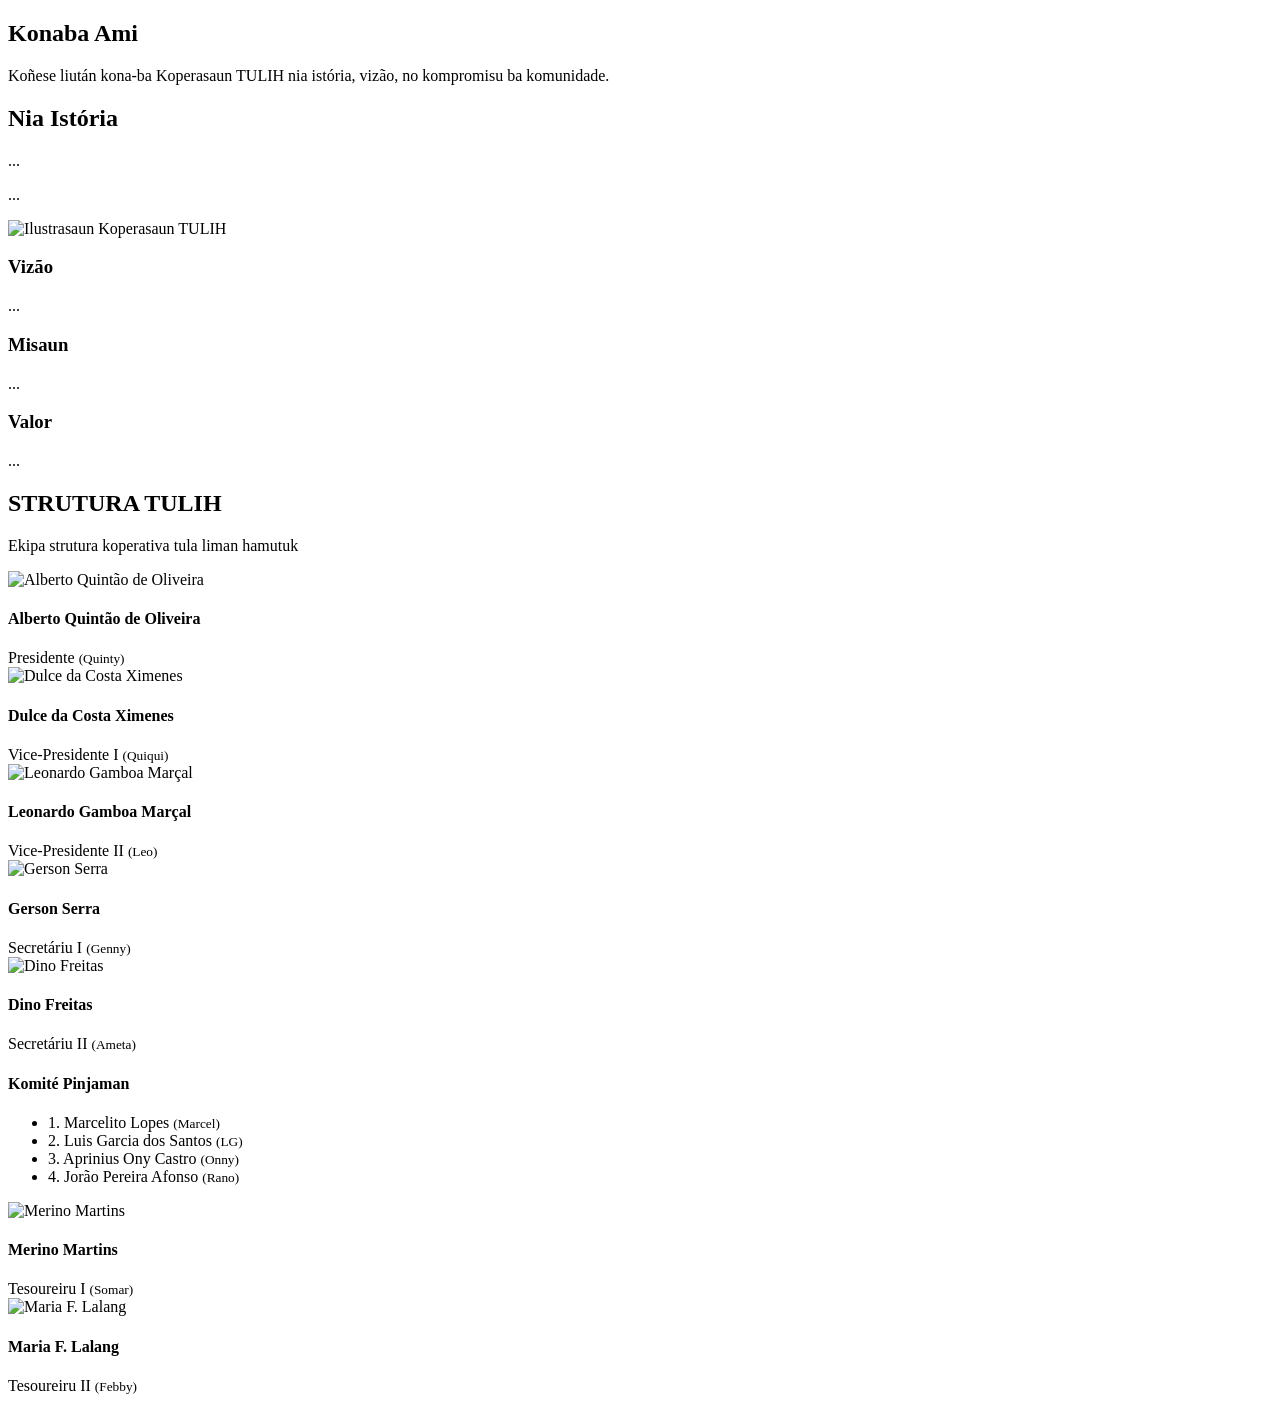
==== ab0ut.html @ 78cb3bf4 "upload file html" ====
<!DOCTYPE html>
<html lang="tet">
 <head>
    <meta charset="UTF-8" />
    <meta name="viewport" content="width=device-width, initial-scale=1.0" />
    <title>Konaba Ami - Koperativa TULIH</title>
    <link rel="stylesheet" href="assets/fontawesome/css/all.min.css" />
    <link rel="stylesheet" href="assets/css/style.css" />
    <link rel="stylesheet" href="assets/css/ab0ut.css" />
    <link rel="stylesheet" href="assets/css/k0nt2kt0.css" />
</head>
<body>

    <!-- TEMPAT HEADER -->
    <div id="header-placeholder"></div>

    <!-- ===== KONTEN UTAMA ABOUT ===== -->
    <main class="about-page">
    <section class="about-hero">
        <div class="about-hero-content">
            <h1>Konaba Ami</h1>
            <p>Koñese liután kona-ba Koperasaun TULIH nia istória, vizão, no kompromisu ba komunidade.</p>
        </div>
    </section>

    <section class="about-story container">
        <div class="about-grid">
            <div class="about-text">
                <h2>Nia Istória</h2>
                <p>...</p>
                <p>...</p>
            </div>
            <div class="about-image">
                <img src="assets/img/about-illustration.jpg" alt="Ilustrasaun Koperasaun TULIH" />
            </div>
        </div>
    </section>

    <section class="about-mission-vision container">
        <div class="mv-grid">
            <div class="mv-card">
                <i class="fas fa-bullseye"></i>
                <h3>Vizão</h3>
                <p>...</p>
            </div>
            <div class="mv-card">
                <i class="fas fa-flag"></i>
                <h3>Misaun</h3>
                <p>...</p>
            </div>
            <div class="mv-card">
                <i class="fas fa-handshake"></i>
                <h3>Valor</h3>
                <p>...</p>
            </div>
        </div>
    </section>

    <section class="about-team container">
    <h2>STRUTURA TULIH</h2>
    <p class="team-sub">Ekipa strutura koperativa tula liman hamutuk</p>

    <div class="org-chart">
        
        <!-- LEVEL 1: PRESIDENT -->
        <div class="org-level">
            <div class="org-node">
                <div class="org-card">
                    <img src="assets/img/log0.webp" alt="Alberto Quintão de Oliveira" />
                    <h4>Alberto Quintão de Oliveira</h4>
                    <span>Presidente</span>
                    <small>(Quinty)</small>
                </div>
            </div>
        </div>

        <!-- GARIS VERTIKAL DARI PRESIDENT -->
        <div class="org-line-down"></div>

        <!-- LEVEL 2: VP1 & VP2 -->
        <div class="org-level org-level-two">
            <div class="org-node org-node-vp">
                <div class="org-card">
                    <img src="assets/img/log0.webp" alt="Dulce da Costa Ximenes" />
                    <h4>Dulce da Costa Ximenes</h4>
                    <span>Vice-Presidente I</span>
                    <small>(Quiqui)</small>
                </div>
            </div>
            <div class="org-node org-node-vp">
                <div class="org-card">
                    <img src="assets/img/log0.webp" alt="Leonardo Gamboa Marçal" />
                    <h4>Leonardo Gamboa Marçal</h4>
                    <span>Vice-Presidente II</span>
                    <small>(Leo)</small>
                </div>
            </div>
        </div>

        <!-- LEVEL 3: CABANG VP1 (KIRI) DAN VP2 (KANAN) -->
        <div class="org-branches">
            
            <!-- CABANG VP1 (Sec I & Sec II) -->
            <div class="org-branch">
                <div class="org-level org-sublevel">
                    
                    <!-- SEC I -->
                    <div class="org-node">
                        <div class="org-card">
                            <img src="assets/img/log0.webp" alt="Gerson Serra" />
                            <h4>Gerson Serra</h4>
                            <span>Secretáriu I</span>
                            <small>(Genny)</small>
                        </div>
                    </div>

                    <!-- SEC II + KOMITE PINJAMAN -->
                    <div class="org-node">
                        <!-- Kartu Sec II -->
                        <div class="org-card">
                            <img src="assets/img/log0.webp" alt="Dino Freitas" />
                            <h4>Dino Freitas</h4>
                            <span>Secretáriu II</span>
                            <small>(Ameta)</small>
                        </div>
                        
                        <!-- Garis Turun dari Sec II ke Komite -->
                        <div class="org-line-committee"></div>

                        <!-- Kartu Komite (Berada tepat di bawah Sec II) -->
                        <div class="org-card org-card-committee">
                            <h4 class="committee-title">
                                <i class="fas fa-hand-holding-usd"></i> Komité Pinjaman
                            </h4>
                            <ul class="committee-list">
                                <li>1. Marcelito Lopes <small>(Marcel)</small></li>
                                <li>2. Luis Garcia dos Santos <small>(LG)</small></li>
                                <li>3. Aprinius Ony Castro <small>(Onny)</small></li>
                                <li>4. Jorão Pereira Afonso <small>(Rano)</small></li>
                            </ul>
                        </div>
                    </div>

                </div>
            </div>

            <!-- CABANG VP2 (Tres I & Tres II) -->
            <div class="org-branch">
                <div class="org-level org-sublevel">
                    <div class="org-node">
                        <div class="org-card">
                            <img src="assets/img/log0.webp" alt="Merino Martins" />
                            <h4>Merino Martins</h4>
                            <span>Tesoureiru I</span>
                            <small>(Somar)</small>
                        </div>
                    </div>
                    <div class="org-node">
                        <div class="org-card">
                            <img src="assets/img/log0.webp" alt="Maria F. Lalang" />
                            <h4>Maria F. Lalang</h4>
                            <span>Tesoureiru II</span>
                            <small>(Febby)</small>
                        </div>
                    </div>
                </div>
            </div>
            
        </div>
    </div>
</section>
</main>

    <!-- TEMPAT FOOTER -->
    <div id="footer-placeholder"></div>

    <!-- JavaScript Utama -->
    <script src="assets/js/script.js"></script>
</body>
</html>
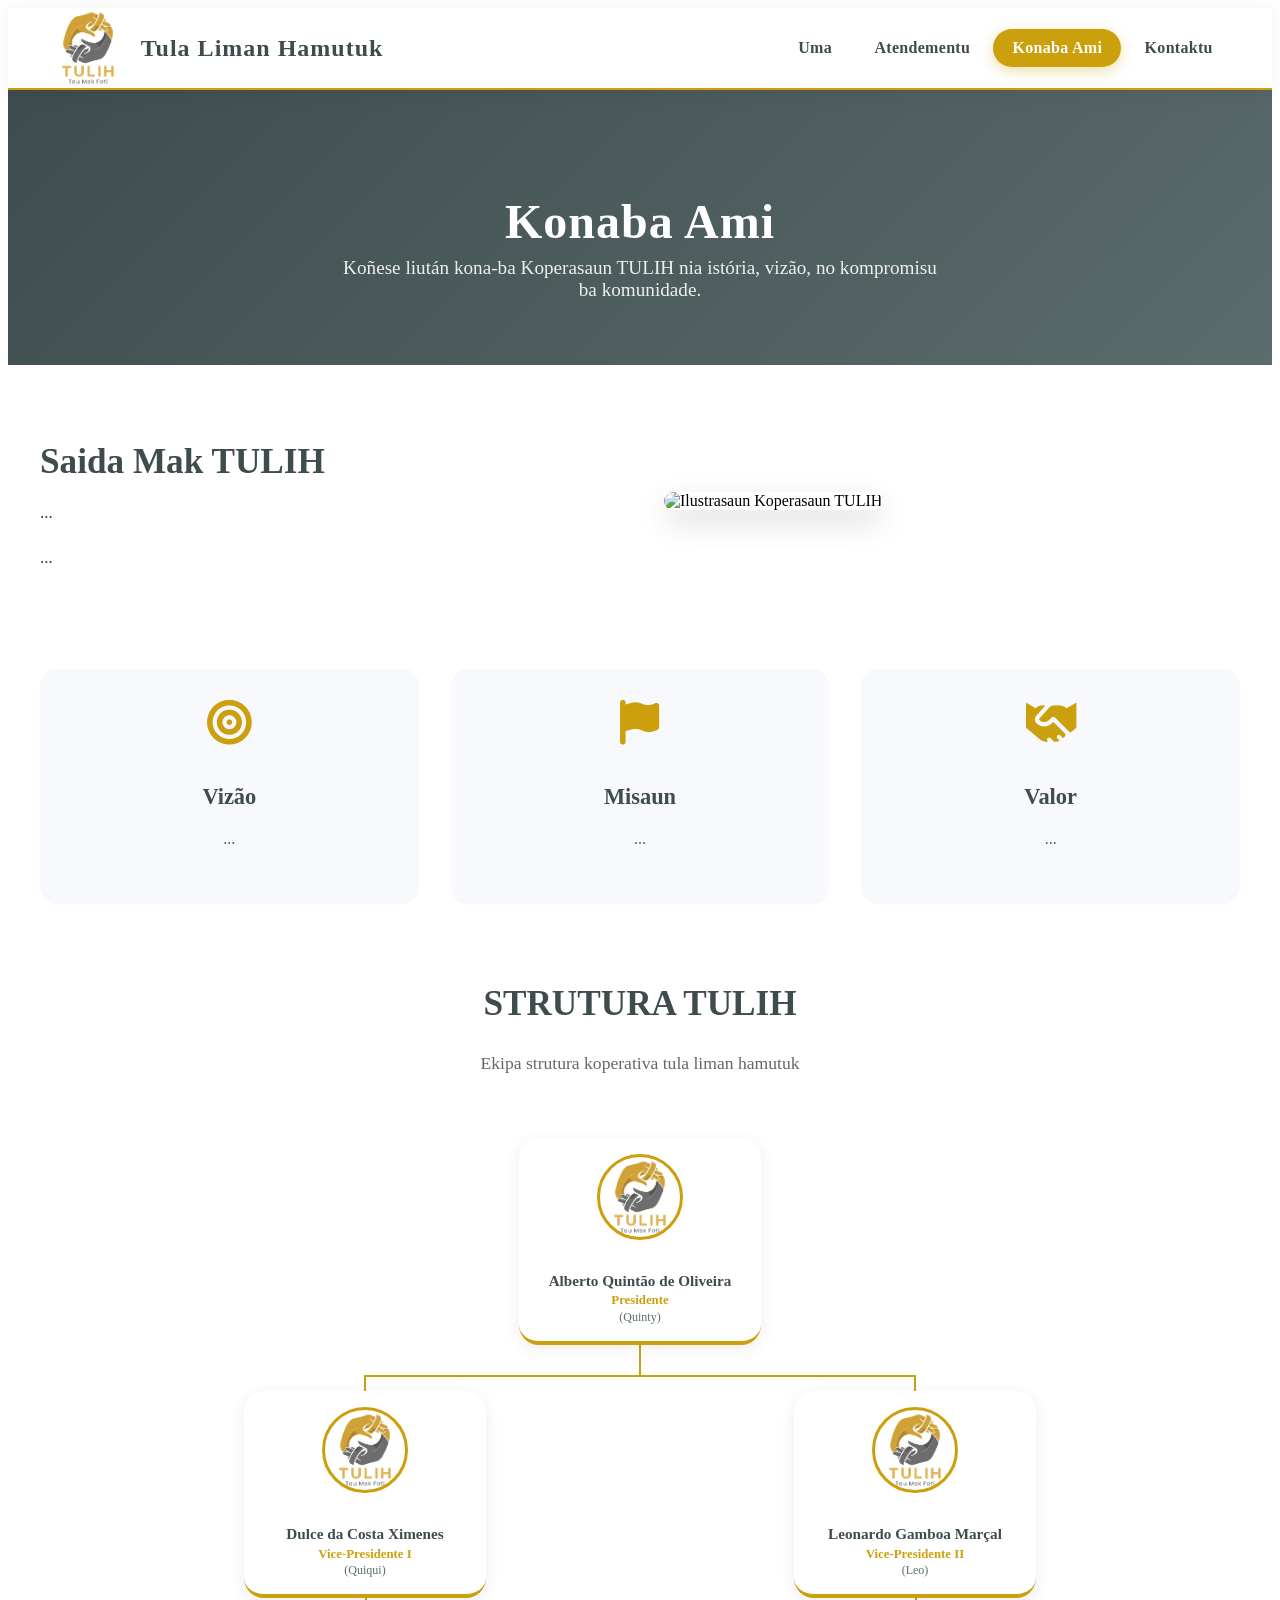
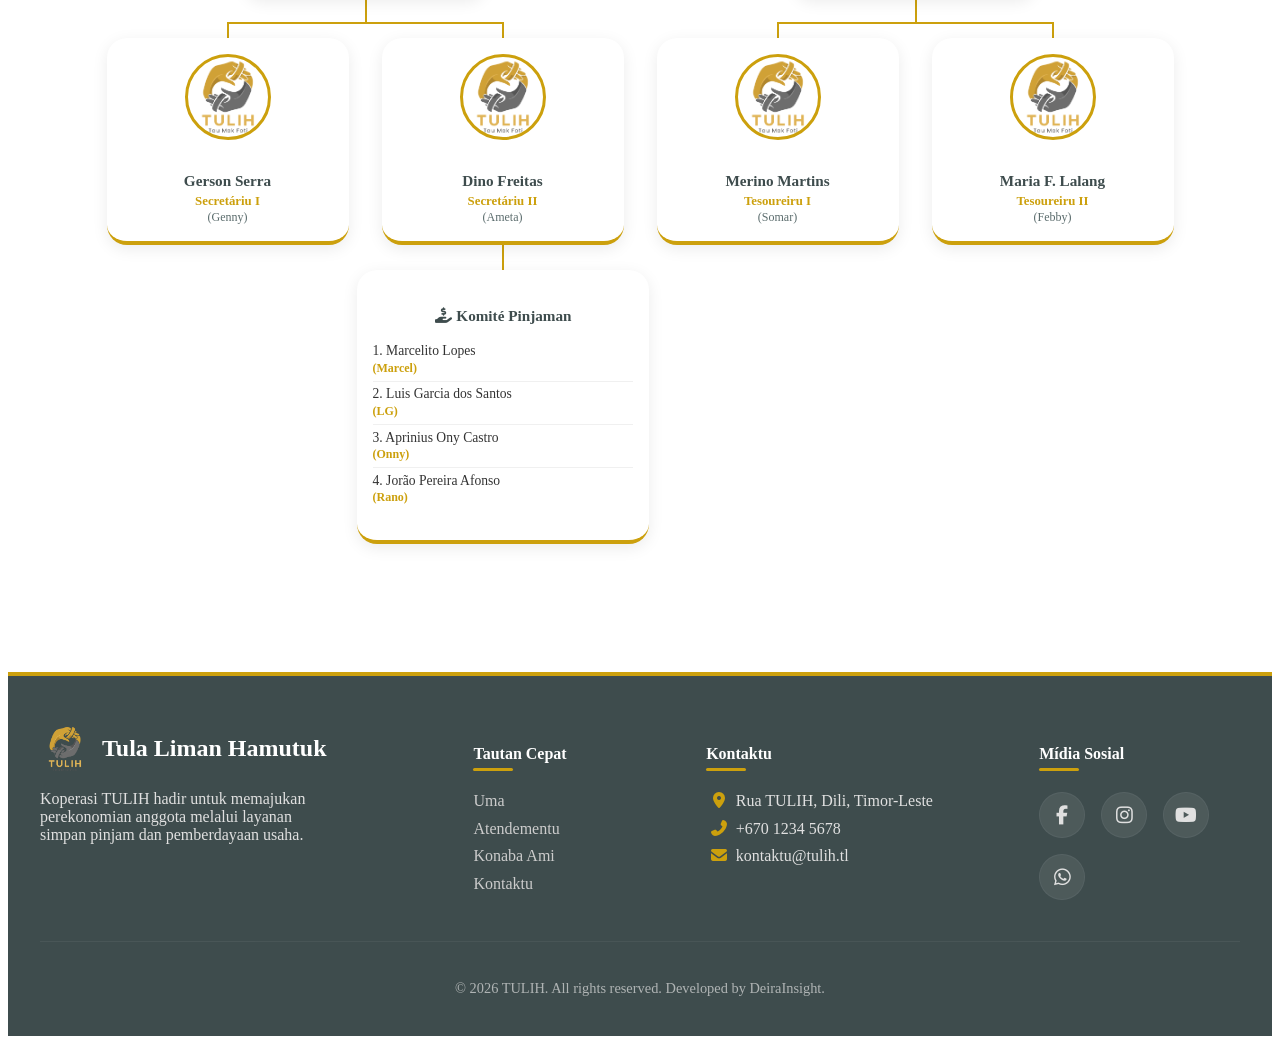
==== commit db5ea491: "Update ab0ut.html" ====
--- a/ab0ut.html
+++ b/ab0ut.html
@@ -26,7 +26,7 @@
     <section class="about-story container">
         <div class="about-grid">
             <div class="about-text">
-                <h2>Nia Istória</h2>
+                <h2>Saida Mak TULIH</h2>
                 <p>...</p>
                 <p>...</p>
             </div>
@@ -177,4 +177,4 @@
     <!-- JavaScript Utama -->
     <script src="assets/js/script.js"></script>
 </body>
-</html>+</html>
--- a/assets/css/style.css
+++ b/assets/css/style.css
@@ -0,0 +1,319 @@
+/* ========================================
+   STYLE GLOBAL (style.css)
+   ======================================== */
+
+/* ===== ROOT VARIABLES (WARNA PRIMARY TULIH) ===== */
+:root {
+    --brand-dark: #3E4C4D;      /* warna utama gelap */
+    --brand-teal: #5B6C6D;      /* warna sekunder */
+    --brand-gold: #CCA00D;      /* warna aksen emas */
+    --white: #FFFFFF;
+    
+    /* Turunan */
+    --primary-gradient: linear-gradient(135deg, var(--brand-dark), var(--brand-teal));
+    --gold-gradient: linear-gradient(135deg, var(--brand-gold), #d4a814);
+    --shadow-gold: rgba(204, 160, 13, 0.35);
+}
+
+/* ----- Container Umum ----- */
+.container {
+    max-width: 1200px;
+    margin: 0 auto;
+    padding: 0 2rem 3rem;
+}
+
+/* ----- Hero Section (Global untuk Spanduk Halaman) ----- */
+.about-hero {
+    background: linear-gradient(135deg, var(--brand-dark), var(--brand-teal));
+    color: var(--white);
+    padding: 4rem 2rem;
+    text-align: center;
+    margin-bottom: 3rem;
+}
+
+.about-hero h1 {
+    font-size: 3rem;
+    font-weight: 800;
+    margin-bottom: 0.5rem;
+    letter-spacing: 1px;
+}
+
+.about-hero p {
+    font-size: 1.2rem;
+    opacity: 0.9;
+    max-width: 600px;
+    margin: 0 auto;
+}
+
+/* ===== HEADER ===== */
+#main-header {
+    display: flex;
+    align-items: center;
+    justify-content: space-between;
+    padding: 0 2.5rem;
+    height: 80px;
+    background: rgba(255, 255, 255, 0.92);
+    backdrop-filter: blur(8px);
+    -webkit-backdrop-filter: blur(8px);
+    border-bottom: 2px solid var(--brand-gold);
+    box-shadow: 0 2px 20px rgba(0, 0, 0, 0.06);
+    position: sticky;
+    top: 0;
+    z-index: 999;
+    transition: background 0.3s ease;
+}
+
+#main-header.scrolled {
+    background: var(--white);
+    box-shadow: 0 4px 20px rgba(0, 0, 0, 0.08);
+}
+
+.logo a {
+    display: flex;
+    align-items: center;
+    gap: 0.80rem;
+    text-decoration: none;
+    font-size: 1.5rem;
+    font-weight: 800;
+    letter-spacing: 1px;
+    color: var(--brand-dark);
+    transition: transform 0.3s ease;
+}
+
+.logo a:hover {
+    transform: scale(1.05);
+}
+
+.logo img {
+    height: 80px;
+    width: auto;
+    display: block;
+}
+
+#main-nav a {
+    display: inline-block;
+    padding: 0.6rem 1.2rem;
+    font-size: 1rem;
+    font-weight: 600;
+    color: var(--brand-dark);
+    text-decoration: none;
+    border-radius: 40px;
+    transition: all 0.25s ease;
+    position: relative;
+    letter-spacing: 0.3px;
+}
+
+#main-nav a:hover {
+    background: var(--brand-gold);
+    color: var(--white);
+    box-shadow: 0 8px 20px var(--shadow-gold);
+    transform: translateY(-2px);
+}
+
+#main-nav a.active {
+    background: var(--brand-gold);
+    color: var(--white) !important;
+    box-shadow: 0 4px 14px var(--shadow-gold);
+    transform: none;
+}
+
+#main-nav a::after {
+    content: '';
+    position: absolute;
+    bottom: 4px;
+    left: 50%;
+    width: 0;
+    height: 3px;
+    background: var(--brand-gold);
+    border-radius: 4px;
+    transition: all 0.3s ease;
+    transform: translateX(-50%);
+}
+
+#main-nav a:hover::after {
+    width: 60%;
+}
+
+.hamburger {
+    display: none;
+    flex-direction: column;
+    gap: 5px;
+    background: none;
+    border: none;
+    cursor: pointer;
+    padding: 6px;
+    border-radius: 8px;
+    transition: background 0.2s;
+}
+
+.hamburger:hover {
+    background: rgba(204, 160, 13, 0.15);
+}
+
+.hamburger span {
+    display: block;
+    width: 28px;
+    height: 3px;
+    background: var(--brand-dark);
+    border-radius: 4px;
+    transition: all 0.3s ease;
+    transform-origin: center;
+}
+
+/* ===== FOOTER ===== */
+#main-footer {
+    background: var(--brand-dark);
+    color: #e0e0e0;
+    padding: 3rem 2rem 1.5rem;
+    margin-top: 3rem;
+    border-top: 4px solid var(--brand-gold);
+}
+
+.footer-container {
+    max-width: 1200px;
+    margin: 0 auto;
+    display: grid !important;
+    grid-template-columns: 2fr 1fr 1.5fr 1fr !important;
+    gap: 2rem !important;
+}
+
+.footer-col {
+    min-width: 0;
+}
+
+.footer-about p {
+    max-width: 300px;
+}
+
+.footer-col h4 {
+    color: var(--white);
+}
+
+.footer-col h4::after {
+    content: '';
+    display: block;
+    width: 40px;
+    height: 3px;
+    background: var(--brand-gold);
+    margin-top: 0.3rem;
+    border-radius: 4px;
+}
+
+.footer-col ul {
+    list-style: none;
+    padding: 0;
+}
+
+.footer-col ul li {
+    margin-bottom: 0.6rem;
+}
+
+.footer-col ul li a:hover {
+    color: var(--brand-gold);
+}
+
+.footer-logo {
+    display: flex;
+    align-items: center;
+    gap: 0.75rem;
+    margin-bottom: 1rem;
+}
+
+.footer-logo span {
+    color: var(--white);
+    font-size: 1.5rem;
+    font-weight: 800;
+}
+
+.footer-logo img {
+    height: 50px;
+    width: auto;
+}
+
+.footer-contact ul li i {
+    width: 1.6rem;
+    color: var(--brand-gold);
+    font-size: 1rem;
+}
+
+.social-icons {
+    display: flex;
+    gap: 1rem;
+    flex-wrap: wrap;
+}
+
+.social-icons a {
+    display: inline-flex;
+    align-items: center;
+    justify-content: center;
+    width: 44px;
+    height: 44px;
+    background: rgba(255, 255, 255, 0.08);
+    border-radius: 50%;
+    color: #e0e0e0 !important;
+    font-size: 1.2rem;
+    transition: all 0.3s ease;
+    text-decoration: none;
+    border: 1px solid rgba(255, 255, 255, 0.05);
+}
+
+.social-icons a:hover {
+    background: var(--brand-gold);
+    color: var(--white) !important;
+    transform: translateY(-4px);
+    box-shadow: 0 8px 20px var(--shadow-gold);
+    border-color: var(--brand-gold);
+}
+
+.footer-links ul li a {
+    color: #cccccc !important;
+    text-decoration: none;
+    transition: color 0.2s;
+}
+
+.footer-links ul li a:hover {
+    color: var(--brand-gold) !important;
+}
+
+.footer-bottom {
+    max-width: 1200px;
+    margin: 2rem auto 0;
+    padding-top: 1.5rem;
+    border-top: 1px solid rgba(255, 255, 255, 0.08);
+    text-align: center;
+    font-size: 0.9rem;
+    opacity: 0.7;
+}
+
+/* ===== RESPONSIVE FOOTER ===== */
+@media (max-width: 900px) {
+    .footer-container {
+        grid-template-columns: 1fr 1fr !important;
+        gap: 2rem 3rem !important;
+    }
+    .footer-about {
+        grid-column: 1 / -1 !important;
+    }
+    .footer-about p {
+        max-width: 100%;
+    }
+}
+
+@media (max-width: 600px) {
+    .footer-container {
+        grid-template-columns: 1fr !important;
+        gap: 1.5rem !important;
+    }
+    .footer-about {
+        grid-column: auto !important;
+    }
+    .footer-logo span {
+        font-size: 1.6rem;
+    }
+    .footer-logo img {
+        height: 40px;
+    }
+    #main-footer {
+        padding: 2rem 1rem 1.5rem;
+    }
+}
--- a/assets/css/ab0ut.css
+++ b/assets/css/ab0ut.css
@@ -0,0 +1,344 @@
+/* ========================================
+   STYLE KHUSUS HALAMAN ABOUT (style_about.css)
+   ======================================== */
+
+/* ----- Grid Cerita (Istória) ----- */
+.about-grid {
+    display: grid;
+    grid-template-columns: 1fr 1fr;
+    gap: 3rem;
+    align-items: center;
+}
+
+.about-text h2 {
+    font-size: 2.2rem;
+    color: var(--brand-dark);
+    margin-bottom: 1rem;
+}
+
+.about-text p {
+    font-size: 1.05rem;
+    line-height: 1.7;
+    color: #333;
+    margin-bottom: 1rem;
+}
+
+.about-image img {
+    width: 100%;
+    border-radius: 16px;
+    box-shadow: 0 12px 30px rgba(0, 0, 0, 0.15);
+    transition: transform 0.3s;
+}
+
+.about-image img:hover {
+    transform: scale(1.02);
+}
+
+/* ----- Mission, Vision, Values ----- */
+.mv-grid {
+    display: grid;
+    grid-template-columns: repeat(3, 1fr);
+    gap: 2rem;
+    margin-top: 2rem;
+}
+
+.mv-card {
+    background: #f8f9fc;
+    padding: 2rem 1.5rem;
+    border-radius: 16px;
+    text-align: center;
+    transition: all 0.3s;
+    border-bottom: 4px solid transparent;
+}
+
+.mv-card:hover {
+    transform: translateY(-8px);
+    box-shadow: 0 12px 28px rgba(0, 0, 0, 0.08);
+    border-bottom-color: var(--brand-gold);
+}
+
+.mv-card i {
+    font-size: 2.8rem;
+    color: var(--brand-gold);
+    margin-bottom: 1rem;
+}
+
+.mv-card h3 {
+    font-size: 1.4rem;
+    color: var(--brand-dark);
+    margin-bottom: 0.6rem;
+}
+
+.mv-card p {
+    color: #555;
+    line-height: 1.6;
+}
+
+/* ----- Team Section ----- */
+.about-team {
+    text-align: center;
+    margin-top: 2rem;
+}
+
+.about-team h2 {
+    font-size: 2.2rem;
+    color: var(--brand-dark);
+}
+
+.team-sub {
+    color: #666;
+    font-size: 1.1rem;
+    margin-bottom: 2rem;
+}
+
+/* ===== STRUKTUR ORGANISASI FINAL ===== */
+.org-chart {
+    display: flex;
+    flex-direction: column;
+    align-items: center;
+    padding: 2rem 0;
+    width: 100%;
+    max-width: 1100px;
+    margin: 0 auto;
+}
+
+.org-level {
+    display: flex;
+    justify-content: space-around;
+    align-items: flex-start;
+    width: 100%;
+    position: relative;
+}
+
+.org-node {
+    flex: 1;
+    display: flex;
+    flex-direction: column;
+    align-items: center;
+    position: relative;
+}
+
+.org-card {
+    background: var(--white);
+    border-radius: 20px;
+    padding: 1rem 1rem;
+    text-align: center;
+    box-shadow: 0 4px 16px rgba(0, 0, 0, 0.08);
+    transition: transform 0.3s ease, box-shadow 0.3s ease, border-bottom 0.3s ease;
+    border-bottom: 4px solid var(--brand-gold);
+    width: 100%;
+    max-width: 210px;
+    position: relative;
+    z-index: 2;
+}
+
+.org-card:hover {
+    transform: translateY(-5px);
+    box-shadow: 0 12px 28px var(--shadow-gold);
+}
+
+.org-card img {
+    width: 80px;
+    height: 80px;
+    border-radius: 50%;
+    object-fit: cover;
+    border: 3px solid var(--brand-gold);
+    margin-bottom: 0.5rem;
+}
+
+.org-card h4 {
+    font-size: 0.95rem;
+    color: var(--brand-dark);
+    margin-bottom: 0.2rem;
+    line-height: 1.2;
+}
+
+.org-card span {
+    display: block;
+    font-size: 0.8rem;
+    color: var(--brand-gold);
+    font-weight: 600;
+}
+
+.org-card small {
+    display: block;
+    font-size: 0.75rem;
+    color: var(--brand-teal);
+    margin-top: 0.1rem;
+}
+
+.org-card-committee {
+    border-bottom-color: var(--brand-gold);
+    text-align: left;
+    max-width: 260px;
+}
+
+.org-card-committee:hover {
+    box-shadow: 0 12px 28px var(--shadow-gold);
+}
+
+.committee-title {
+    font-size: 1rem; 
+    margin-bottom: 0.8rem; 
+    text-align: center;
+    color: var(--brand-dark);
+}
+
+.committee-list {
+    list-style: none; 
+    padding: 0; 
+    font-size: 0.85rem; 
+    color: #333;
+}
+
+.committee-list li {
+    padding: 0.3rem 0;
+    border-bottom: 1px solid #f0f0f0;
+}
+
+.committee-list li:last-child {
+    border-bottom: none;
+}
+
+.committee-list li small {
+    color: var(--brand-gold);
+    font-weight: 600;
+}
+
+/* ===== GARIS PENGHUBUNG ===== */
+.org-line-down {
+    width: 2px;
+    height: 30px;
+    background: var(--brand-gold);
+    margin: 0 auto;
+}
+
+.org-line-committee {
+    width: 2px;
+    height: 25px;
+    background: var(--brand-gold);
+    margin: 0 auto;
+}
+
+.org-level-two {
+    padding-top: 1rem;
+}
+
+.org-level-two::before {
+    content: '';
+    position: absolute;
+    top: 0;
+    left: 25%;
+    width: 50%;
+    height: 2px;
+    background: var(--brand-gold);
+    z-index: 1;
+}
+
+.org-level-two .org-node::before {
+    content: '';
+    position: absolute;
+    top: -16px;
+    left: 50%;
+    width: 2px;
+    height: 16px;
+    background: var(--brand-gold);
+    transform: translateX(-50%);
+    z-index: 1;
+}
+
+.org-branches {
+    display: flex;
+    justify-content: space-around;
+    width: 100%;
+    margin-top: 1.5rem;
+}
+
+.org-branch {
+    display: flex;
+    flex-direction: column;
+    align-items: center;
+    width: 100%;
+    position: relative;
+}
+
+.org-branch::before {
+    content: '';
+    position: absolute;
+    top: -24px;
+    left: 50%;
+    width: 2px;
+    height: 24px;
+    background: var(--brand-gold);
+    z-index: 1;
+}
+
+.org-sublevel {
+    padding-top: 1rem;
+}
+
+.org-sublevel::before {
+    content: '';
+    position: absolute;
+    top: 0;
+    left: 25%;
+    width: 50%;
+    height: 2px;
+    background: var(--brand-gold);
+    z-index: 1;
+}
+
+.org-sublevel .org-node::before {
+    content: '';
+    position: absolute;
+    top: -16px;
+    left: 50%;
+    width: 2px;
+    height: 16px;
+    background: var(--brand-gold);
+    transform: translateX(-50%);
+    z-index: 1;
+}
+
+/* ===== RESPONSIVE ORG CHART ===== */
+@media (max-width: 768px) {
+    .org-card {
+        max-width: 160px;
+        padding: 1rem 0.5rem;
+    }
+    .org-card img {
+        width: 60px;
+        height: 60px;
+    }
+    .org-card h4 {
+        font-size: 0.85rem;
+    }
+    .org-card-committee {
+        max-width: 200px;
+    }
+}
+
+@media (max-width: 580px) {
+    .org-level, .org-branches, .org-branch, .org-sublevel {
+        flex-direction: column;
+        align-items: center;
+        padding-top: 0;
+        gap: 1.5rem;
+    }
+    .org-card, .org-card-committee {
+        max-width: 250px;
+    }
+    .org-level-two::before,
+    .org-sublevel::before {
+        display: none;
+    }
+    .org-level-two .org-node::before,
+    .org-sublevel .org-node::before,
+    .org-branch::before {
+        height: 24px;
+        top: -24px;
+    }
+    .org-line-down, .org-line-committee {
+        height: 24px;
+    }
+}
--- a/assets/css/k0nt2kt0.css
+++ b/assets/css/k0nt2kt0.css
@@ -0,0 +1,175 @@
+/* ========================================
+   STYLE KHUSUS HALAMAN KONTAK (style_contact.css)
+   ======================================== */
+
+.contact-section {
+    padding: 4rem 1.5rem;
+    max-width: 1100px;
+    margin: 0 auto;
+}
+
+.contact-header {
+    text-align: center;
+    margin-bottom: 3rem;
+}
+
+.contact-header h2 {
+    color: var(--brand-dark);
+    font-size: 2.2rem;
+    margin-bottom: 0.5rem;
+}
+
+.contact-header p {
+    color: var(--brand-teal);
+    font-size: 1.1rem;
+}
+
+/* Wrapper Layout (Grid 2 Kolom untuk Desktop) */
+.contact-wrapper {
+    display: grid;
+    grid-template-columns: 1fr 1fr;
+    gap: 3rem;
+    margin-bottom: 4rem;
+    align-items: stretch;
+}
+
+/* ===== KOLOM KIRI: INFO KONTAK ===== */
+.contact-info {
+    display: flex;
+    flex-direction: column;
+    gap: 1.5rem;
+    justify-content: center;
+}
+
+.info-item {
+    display: flex;
+    align-items: flex-start;
+    gap: 1.2rem;
+    background: var(--white);
+    padding: 1.5rem;
+    border-radius: 12px;
+    box-shadow: 0 4px 16px rgba(0, 0, 0, 0.05);
+    border-left: 4px solid var(--brand-gold);
+    transition: transform 0.3s ease, box-shadow 0.3s ease;
+}
+
+.info-item:hover {
+    transform: translateX(8px);
+    box-shadow: 0 8px 24px var(--shadow-gold);
+}
+
+.info-icon i {
+    font-size: 1.8rem;
+    color: var(--brand-gold);
+    margin-top: 0.2rem;
+}
+
+.info-text h4 {
+    color: var(--brand-dark);
+    margin-bottom: 0.4rem;
+    font-size: 1.1rem;
+}
+
+.info-text p {
+    color: var(--brand-teal);
+    font-size: 0.95rem;
+    line-height: 1.6;
+}
+
+/* ===== KOLOM KANAN: KARTU WHATSAPP ===== */
+.contact-wa-card {
+    background: var(--primary-gradient);
+    padding: 3rem 2.5rem;
+    border-radius: 16px;
+    text-align: center;
+    color: var(--white);
+    box-shadow: 0 10px 30px rgba(62, 76, 77, 0.25);
+    display: flex;
+    flex-direction: column;
+    justify-content: center;
+    align-items: center;
+}
+
+.wa-icon-large i {
+    font-size: 4rem;
+    color: #25D366;
+    margin-bottom: 1.5rem;
+    background: var(--white);
+    padding: 1rem 1.2rem;
+    border-radius: 50%;
+    box-shadow: 0 4px 15px rgba(0, 0, 0, 0.15);
+}
+
+.contact-wa-card h3 {
+    font-size: 1.5rem;
+    margin-bottom: 1rem;
+}
+
+.contact-wa-card p {
+    font-size: 1rem;
+    margin-bottom: 2.5rem;
+    line-height: 1.6;
+    opacity: 0.9;
+}
+
+/* Tombol WhatsApp */
+.btn-whatsapp {
+    display: inline-flex;
+    align-items: center;
+    gap: 0.6rem;
+    background-color: #25D366;
+    color: var(--white);
+    padding: 1rem 2rem;
+    border-radius: 50px;
+    font-weight: bold;
+    font-size: 1.1rem;
+    text-decoration: none;
+    transition: background 0.3s ease, transform 0.3s ease;
+    box-shadow: 0 6px 15px rgba(37, 211, 102, 0.4);
+}
+
+.btn-whatsapp:hover {
+    background-color: #1ebc5a;
+    transform: translateY(-4px);
+    color: var(--white);
+}
+
+.btn-whatsapp i {
+    font-size: 1.3rem;
+}
+
+/* ===== PETA LOKASI ===== */
+.contact-map {
+    width: 100%;
+    border-radius: 16px;
+    overflow: hidden;
+    box-shadow: 0 8px 25px rgba(0, 0, 0, 0.08);
+    line-height: 0;
+}
+
+/* ===== RESPONSIVE KONTAK ===== */
+@media (max-width: 850px) {
+    .contact-wrapper {
+        grid-template-columns: 1fr;
+        gap: 2rem;
+    }
+    
+    .contact-wa-card {
+        padding: 2.5rem 1.5rem;
+    }
+}
+
+@media (max-width: 480px) {
+    .contact-header h2 {
+        font-size: 1.8rem;
+    }
+    
+    .info-item {
+        padding: 1.2rem;
+    }
+    
+    .btn-whatsapp {
+        width: 100%;
+        justify-content: center;
+    }
+}
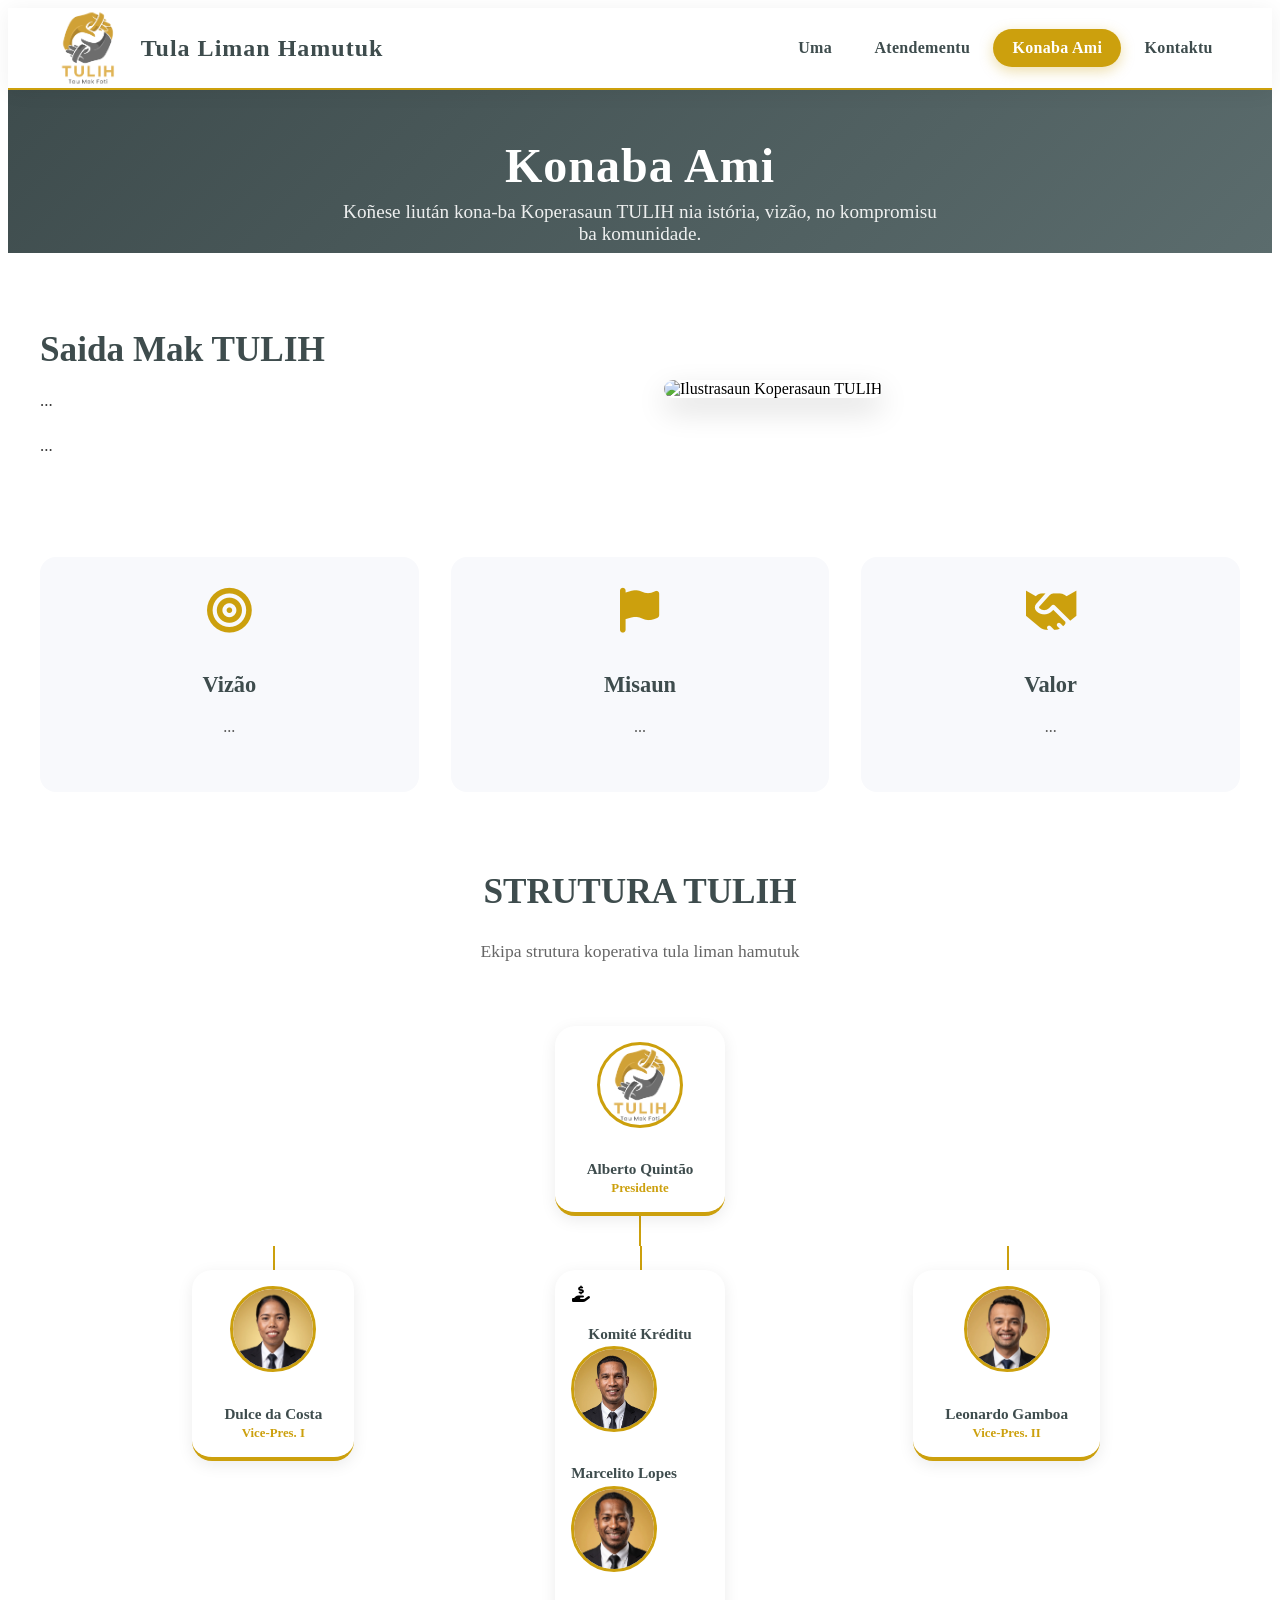
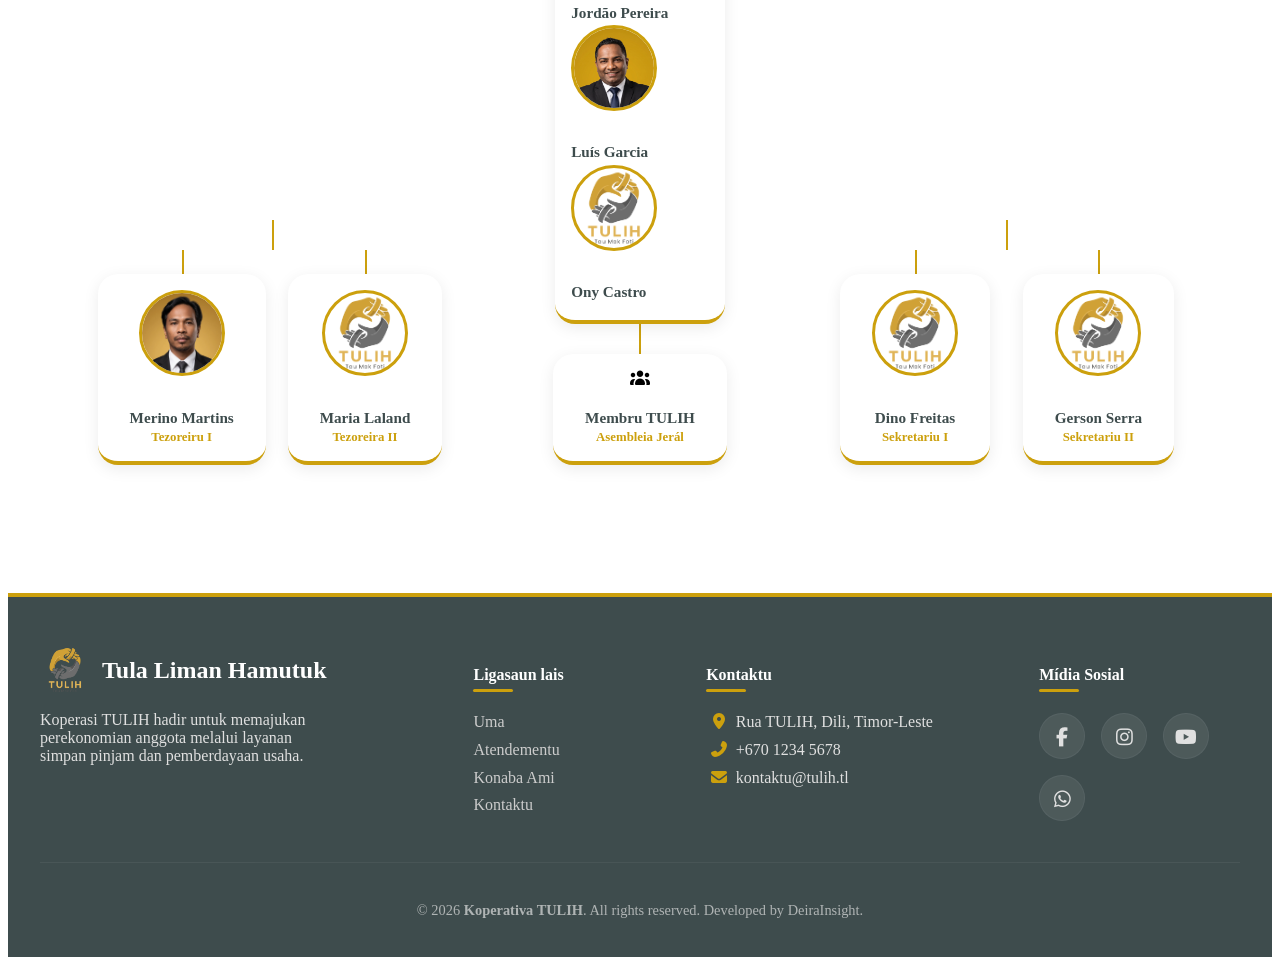
==== commit 3ed80e11: "Update ab0ut.html" ====
--- a/ab0ut.html
+++ b/ab0ut.html
@@ -7,14 +7,14 @@
     <link rel="stylesheet" href="assets/fontawesome/css/all.min.css" />
     <link rel="stylesheet" href="assets/css/style.css" />
     <link rel="stylesheet" href="assets/css/ab0ut.css" />
+    <link rel="stylesheet" href="assets/css/at3ndement0.css" />
+    <link rel="stylesheet" href="assets/css/index.css" />
     <link rel="stylesheet" href="assets/css/k0nt2kt0.css" />
+    <link rel="stylesheet" href="assets/css/kr1t3r12.css" />
+    <link rel="stylesheet" href="assets/css/r3g18tras2un.css" />
 </head>
 <body>
-
-    <!-- TEMPAT HEADER -->
     <div id="header-placeholder"></div>
-
-    <!-- ===== KONTEN UTAMA ABOUT ===== -->
     <main class="about-page">
     <section class="about-hero">
         <div class="about-hero-content">
@@ -22,7 +22,6 @@
             <p>Koñese liután kona-ba Koperasaun TULIH nia istória, vizão, no kompromisu ba komunidade.</p>
         </div>
     </section>
-
     <section class="about-story container">
         <div class="about-grid">
             <div class="about-text">
@@ -35,7 +34,6 @@
             </div>
         </div>
     </section>
-
     <section class="about-mission-vision container">
         <div class="mv-grid">
             <div class="mv-card">
@@ -55,126 +53,132 @@
             </div>
         </div>
     </section>
-
-    <section class="about-team container">
+   <section class="about-team container">
     <h2>STRUTURA TULIH</h2>
     <p class="team-sub">Ekipa strutura koperativa tula liman hamutuk</p>
-
     <div class="org-chart">
-        
-        <!-- LEVEL 1: PRESIDENT -->
-        <div class="org-level">
-            <div class="org-node">
-                <div class="org-card">
-                    <img src="assets/img/log0.webp" alt="Alberto Quintão de Oliveira" />
-                    <h4>Alberto Quintão de Oliveira</h4>
-                    <span>Presidente</span>
-                    <small>(Quinty)</small>
-                </div>
+        <div class="org-node">
+            <div class="org-card">
+                <img src="assets/img/log0.webp" alt="Alberto Quintão">
+                <h4>Alberto Quintão</h4>
+                <span>Presidente</span>
             </div>
         </div>
-
-        <!-- GARIS VERTIKAL DARI PRESIDENT -->
         <div class="org-line-down"></div>
-
-        <!-- LEVEL 2: VP1 & VP2 -->
-        <div class="org-level org-level-two">
-            <div class="org-node org-node-vp">
-                <div class="org-card">
-                    <img src="assets/img/log0.webp" alt="Dulce da Costa Ximenes" />
-                    <h4>Dulce da Costa Ximenes</h4>
-                    <span>Vice-Presidente I</span>
-                    <small>(Quiqui)</small>
+        <div class="org-branches">
+            <div class="org-branch">
+                <div class="org-node">
+                    <div class="org-card">
+                        <img src="assets/img/Dulce_Ximenes.webp" alt="Dulce da Costa">
+                        <h4>Dulce da Costa</h4>
+                        <span>Vice-Pres. I</span>
+                    </div>
                 </div>
-            </div>
-            <div class="org-node org-node-vp">
-                <div class="org-card">
-                    <img src="assets/img/log0.webp" alt="Leonardo Gamboa Marçal" />
-                    <h4>Leonardo Gamboa Marçal</h4>
-                    <span>Vice-Presidente II</span>
-                    <small>(Leo)</small>
+                <div class="org-line-down dashed-origin">
+                    <div class="dashed-link"></div>
                 </div>
-            </div>
-        </div>
-
-        <!-- LEVEL 3: CABANG VP1 (KIRI) DAN VP2 (KANAN) -->
-        <div class="org-branches">
-            
-            <!-- CABANG VP1 (Sec I & Sec II) -->
-            <div class="org-branch">
-                <div class="org-level org-sublevel">
-                    
-                    <!-- SEC I -->
-                    <div class="org-node">
-                        <div class="org-card">
-                            <img src="assets/img/log0.webp" alt="Gerson Serra" />
-                            <h4>Gerson Serra</h4>
-                            <span>Secretáriu I</span>
-                            <small>(Genny)</small>
+                <div class="org-branches sub-branches">
+                    <!-- Tezoreiru I -->
+                    <div class="org-branch">
+                        <div class="org-node">
+                            <div class="org-card">
+                                <img src="assets/img/Merino_martins.webp" alt="Merino Martins">
+                                <h4>Merino Martins</h4>
+                                <span>Tezoreiru I</span>
+                            </div>
                         </div>
                     </div>
-
-                    <!-- SEC II + KOMITE PINJAMAN -->
-                    <div class="org-node">
-                        <!-- Kartu Sec II -->
-                        <div class="org-card">
-                            <img src="assets/img/log0.webp" alt="Dino Freitas" />
-                            <h4>Dino Freitas</h4>
-                            <span>Secretáriu II</span>
-                            <small>(Ameta)</small>
-                        </div>
-                        
-                        <!-- Garis Turun dari Sec II ke Komite -->
-                        <div class="org-line-committee"></div>
-
-                        <!-- Kartu Komite (Berada tepat di bawah Sec II) -->
-                        <div class="org-card org-card-committee">
-                            <h4 class="committee-title">
-                                <i class="fas fa-hand-holding-usd"></i> Komité Pinjaman
-                            </h4>
-                            <ul class="committee-list">
-                                <li>1. Marcelito Lopes <small>(Marcel)</small></li>
-                                <li>2. Luis Garcia dos Santos <small>(LG)</small></li>
-                                <li>3. Aprinius Ony Castro <small>(Onny)</small></li>
-                                <li>4. Jorão Pereira Afonso <small>(Rano)</small></li>
-                            </ul>
-                        </div>
-                    </div>
-
-                </div>
-            </div>
-
-            <!-- CABANG VP2 (Tres I & Tres II) -->
-            <div class="org-branch">
-                <div class="org-level org-sublevel">
-                    <div class="org-node">
-                        <div class="org-card">
-                            <img src="assets/img/log0.webp" alt="Merino Martins" />
-                            <h4>Merino Martins</h4>
-                            <span>Tesoureiru I</span>
-                            <small>(Somar)</small>
-                        </div>
-                    </div>
-                    <div class="org-node">
-                        <div class="org-card">
-                            <img src="assets/img/log0.webp" alt="Maria F. Lalang" />
-                            <h4>Maria F. Lalang</h4>
-                            <span>Tesoureiru II</span>
-                            <small>(Febby)</small>
+                    <div class="org-branch">
+                        <div class="org-node">
+                            <div class="org-card">
+                                <img src="assets/img/log0.webp" alt="Maria Laland">
+                                <h4>Maria Laland</h4>
+                                <span>Tezoreira II</span>
+                            </div>
                         </div>
                     </div>
                 </div>
             </div>
-            
+            <div class="org-branch">
+                <div class="org-node">
+                    <div class="org-card org-card-committee">
+                        <!-- Ikon judul -->
+                        <div class="committee-icon">
+                            <i class="fas fa-hand-holding-usd"></i>
+                        </div>
+                        <h4 class="committee-title">Komité Kréditu</h4>
+                        <div class="committee-list">
+                            <!-- Anggota 1 -->
+                            <div class="committee-item">
+                                <img src="assets/img/Marcelito_Lopes.webp" alt="Marcelito Lopes">
+                                <h4>Marcelito Lopes</h4>
+                            </div>
+                            <!-- Anggota 2 -->
+                            <div class="committee-item">
+                                <img src="assets/img/Jorao_Afonso.webp" alt="Jordão Pereira">
+                                <h4>Jordão Pereira</h4>
+                            </div>
+                            <!-- Anggota 3 -->
+                            <div class="committee-item">
+                                <img src="assets/img/Luis_Santos.webp" alt="Luís Garcia">
+                                <h4>Luís Garcia</h4>
+                            </div>
+                            <!-- Anggota 4 -->
+                            <div class="committee-item">
+                                <img src="assets/img/log0.webp" alt="Ony Castro">
+                                <h4>Ony Castro</h4>
+                            </div>
+                        </div>
+                    </div>
+                </div>
+                <div class="org-line-down org-line-long"></div>
+                <div class="org-node">
+                    <div class="org-card">
+                        <div class="member-icon">
+                            <i class="fas fa-users"></i>
+                        </div>
+                        <h4>Membru TULIH</h4>
+                        <span>Asembleia Jerál</span>
+                    </div>
+                </div>
+            </div>
+            <div class="org-branch">
+                <div class="org-node">
+                    <div class="org-card">
+                        <img src="assets/img/Leonardo_Marçal.webp" alt="Leonardo Gamboa">
+                        <h4>Leonardo Gamboa</h4>
+                        <span>Vice-Pres. II</span>
+                    </div>
+                </div>
+                <div class="org-line-down"></div>
+                <div class="org-branches sub-branches">
+                    <!-- Sekretariu I -->
+                    <div class="org-branch">
+                        <div class="org-node">
+                            <div class="org-card">
+                                <img src="assets/img/log0.webp" alt="Dino Freitas">
+                                <h4>Dino Freitas</h4>
+                                <span>Sekretariu I</span>
+                            </div>
+                        </div>
+                    </div>
+                    <!-- Sekretariu II -->
+                    <div class="org-branch">
+                        <div class="org-node">
+                            <div class="org-card">
+                                <img src="assets/img/log0.webp" alt="Gerson Serra">
+                                <h4>Gerson Serra</h4>
+                                <span>Sekretariu II</span>
+                            </div>
+                        </div>
+                    </div>
+                </div>
+            </div>
         </div>
     </div>
 </section>
 </main>
-
-    <!-- TEMPAT FOOTER -->
     <div id="footer-placeholder"></div>
-
-    <!-- JavaScript Utama -->
     <script src="assets/js/script.js"></script>
 </body>
 </html>
--- a/assets/css/style.css
+++ b/assets/css/style.css
@@ -285,6 +285,7 @@
     opacity: 0.7;
 }
 
+
 /* ===== RESPONSIVE FOOTER ===== */
 @media (max-width: 900px) {
     .footer-container {
@@ -317,3 +318,30 @@
         padding: 2rem 1rem 1.5rem;
     }
 }
+/* ===== CTA BOX BAWAH ===== */
+.home-cta {
+    padding: 4rem 0;
+}
+
+.cta-box {
+    background: var(--primary-gradient);
+    border-radius: 20px;
+    padding: 4rem 2rem;
+    text-align: center;
+    color: var(--white);
+    box-shadow: 0 15px 35px rgba(62, 76, 77, 0.2);
+}
+
+.cta-box h2 {
+    font-size: 2.5rem;
+    margin-bottom: 1rem;
+}
+
+.cta-box p {
+    font-size: 1.1rem;
+    margin-bottom: 2rem;
+    opacity: 0.9;
+    max-width: 600px;
+    margin-left: auto;
+    margin-right: auto;
+}
--- a/assets/css/at3ndement0.css
+++ b/assets/css/at3ndement0.css
@@ -0,0 +1,441 @@
+/* ========================================
+   STYLE KHUSUS HALAMAN ATENDIMENTU
+   ======================================== */
+
+.services-page {
+    background-color: #fcfcfc; /* Memberi warna dasar yang sangat lembut agar kartu menonjol */
+}
+
+/* --- Judul Bagian --- */
+.section-title {
+    text-align: center;
+    margin-bottom: 3.5rem;
+}
+
+.section-title h2 {
+    color: var(--brand-dark);
+    font-size: 2.5rem;
+    margin-bottom: 0.5rem;
+}
+
+.section-title p {
+    color: var(--brand-teal);
+    font-size: 1.1rem;
+}
+
+/* --- Grid Layanan --- */
+.services-grid {
+    display: grid;
+    grid-template-columns: repeat(3, 1fr); /* Membagi 3 kolom sama besar */
+    gap: 2.5rem;
+    margin-bottom: 4rem;
+}
+
+/* --- Desain Kartu Layanan --- */
+.service-card {
+    background: var(--white);
+    border-radius: 16px;
+    padding: 2.5rem 2rem;
+    box-shadow: 0 4px 15px rgba(0, 0, 0, 0.05);
+    border-top: 5px solid var(--brand-gold);
+    transition: transform 0.3s ease, box-shadow 0.3s ease;
+    display: flex;
+    flex-direction: column;
+}
+
+.service-card:hover {
+    transform: translateY(-10px);
+    box-shadow: 0 15px 35px var(--shadow-gold);
+}
+
+/* Ikon di dalam kartu */
+.service-icon {
+    width: 75px;
+    height: 75px;
+    background: rgba(204, 160, 13, 0.1);
+    border-radius: 50%;
+    display: flex;
+    align-items: center;
+    justify-content: center;
+    margin-bottom: 1.5rem;
+    transition: background 0.3s ease;
+}
+
+.service-icon i {
+    font-size: 2.2rem;
+    color: var(--brand-gold);
+    transition: color 0.3s ease;
+}
+
+/* Animasi perubahan warna ikon saat kartu disentuh */
+.service-card:hover .service-icon {
+    background: var(--brand-gold);
+}
+
+.service-card:hover .service-icon i {
+    color: var(--white);
+}
+
+.service-card h3 {
+    font-size: 1.4rem;
+    color: var(--brand-dark);
+    margin-bottom: 1rem;
+}
+
+.service-card p {
+    color: #555;
+    line-height: 1.6;
+    margin-bottom: 1.5rem;
+    flex-grow: 1; /* Mendorong list ke bawah agar tinggi kartu selalu sejajar */
+}
+
+/* --- List Fitur di Dalam Kartu --- */
+.service-list {
+    list-style: none;
+    padding: 0;
+    margin: 0;
+    border-top: 1px solid #eee;
+    padding-top: 1.5rem;
+}
+
+.service-list li {
+    display: flex;
+    align-items: center;
+    gap: 0.8rem;
+    margin-bottom: 0.8rem;
+    color: var(--brand-teal);
+    font-size: 0.95rem;
+    font-weight: 500;
+}
+
+.service-list li i {
+    color: var(--brand-gold);
+}
+/* Styling khusus untuk link di dalam list layanan */
+.service-list li a {
+    color: inherit; /* Mengikuti warna teks di sekitarnya */
+    text-decoration: none; /* Menghilangkan garis bawah default */
+    transition: color 0.3s ease;
+}
+
+.service-list li a:hover {
+    color: var(--brand-gold); /* Berubah menjadi emas saat disentuh kursor */
+}
+
+/* --- RESPONSIVE UNTUK TABLET & HP --- */
+@media (max-width: 992px) {
+    .services-grid {
+        grid-template-columns: repeat(2, 1fr); /* Berubah jadi 2 kolom di tablet */
+    }
+}
+
+@media (max-width: 768px) {
+    .section-title h2 {
+        font-size: 2rem;
+    }
+    
+    .services-grid {
+        grid-template-columns: 1fr; /* Berubah jadi 1 kolom menyusun ke bawah di HP */
+    }
+
+}
+/* ===== TESTIMONI SECTION (SLIDER) ===== */
+.testimonial-section {
+    padding: 3rem 0 5rem;
+    background-color: #fcfcfc;
+}
+
+.testimonial-slider-container {
+    position: relative;
+    max-width: 850px; /* Ukuran maksimal slider di tengah layar */
+    margin: 0 auto;
+    overflow: hidden; /* Menyembunyikan kartu yang sedang bergeser ke luar */
+    padding: 1rem 0.5rem;
+}
+
+.testimonial-track {
+    display: flex;
+    transition: transform 0.8s ease-in-out; /* Animasi geser yang sangat halus */
+}
+
+.testimonial-card {
+    min-width: 100%; /* Setiap kartu akan memakan lebar 100% dari container */
+    box-sizing: border-box;
+    background: var(--white);
+    padding: 3rem;
+    border-radius: 16px;
+    box-shadow: 0 10px 30px rgba(0,0,0,0.06);
+    border-left: 6px solid var(--brand-gold);
+    display: flex;
+    flex-direction: column;
+    justify-content: space-between;
+}
+
+.quote-icon {
+    font-size: 3rem;
+    color: var(--brand-gold);
+    opacity: 0.2;
+    margin-bottom: 1rem;
+}
+
+.testi-content p {
+    font-size: 1.15rem;
+    font-style: italic;
+    color: #444;
+    line-height: 1.8;
+    margin-bottom: 2rem;
+}
+
+.testi-author {
+    display: flex;
+    align-items: center;
+    gap: 1.2rem;
+}
+
+.testi-author img {
+    width: 65px;
+    height: 65px;
+    border-radius: 50%;
+    object-fit: cover;
+    border: 3px solid var(--brand-teal);
+}
+
+.author-info h4 {
+    color: var(--brand-dark);
+    font-size: 1.15rem;
+    margin-bottom: 0.2rem;
+}
+
+.author-info span {
+    color: var(--brand-teal);
+    font-size: 0.9rem;
+    font-weight: 600;
+}
+
+/* Navigasi Titik Bawah (Dots) */
+.testi-dots {
+    display: flex;
+    justify-content: center;
+    gap: 0.8rem;
+    margin-top: 2rem;
+}
+
+.dot {
+    width: 12px;
+    height: 12px;
+    border-radius: 50%;
+    background: #d1d1d1;
+    cursor: pointer;
+    transition: background 0.3s ease, transform 0.3s ease;
+}
+
+.dot:hover {
+    transform: scale(1.2);
+}
+
+.dot.active {
+    background: var(--brand-gold);
+    transform: scale(1.2);
+}
+
+/* Responsive Testimoni */
+@media (max-width: 768px) {
+    .testimonial-card {
+        padding: 2rem 1.5rem;
+    }
+    .testi-content p {
+        font-size: 1rem;
+    }
+}
+/* ==========================================
+   KALKULATOR SIMULASI KREDITU
+   ========================================== */
+.koperasi-calc * { box-sizing: border-box; }
+
+.koperasi-calc {
+    max-width: 1900px;
+    margin: 4rem auto; /* Jarak atas bawah dari elemen lain */
+    padding: 2.5rem 2rem;
+    background: var(--white);
+    border: 1px solid #eaeaea;
+    border-radius: 16px;
+    box-shadow: 0 10px 30px rgba(0, 0, 0, 0.05);
+    border-top: 6px solid var(--brand-gold);
+}
+
+.kc-header h3 {
+    margin: 0 0 0.5rem 0;
+    font-size: 1.8rem;
+    color: var(--brand-dark);
+}
+
+.kc-header p {
+    margin: 0 0 2rem 0;
+    color: #666;
+    font-size: 1rem;
+    line-height: 1.6;
+}
+
+.kc-grid {
+    display: grid;
+    grid-template-columns: repeat(4, minmax(0, 1fr));
+    gap: 1.5rem;
+    align-items: end;
+    margin-bottom: 2rem;
+}
+
+.koperasi-calc label {
+    display: block;
+    margin-bottom: 8px;
+    font-weight: 600;
+    color: var(--brand-dark);
+    font-size: 0.95rem;
+}
+
+.koperasi-calc input,
+.koperasi-calc select {
+    width: 100%;
+    padding: 12px 14px;
+    border: 1px solid #ddd;
+    border-radius: 8px;
+    font-size: 1rem;
+    color: #333;
+    transition: border-color 0.3s, box-shadow 0.3s;
+}
+
+.koperasi-calc input:focus,
+.koperasi-calc select:focus {
+    outline: none;
+    border-color: var(--brand-gold);
+    box-shadow: 0 0 0 3px rgba(204, 160, 13, 0.15);
+}
+
+.koperasi-calc input:disabled {
+    background-color: #f5f5f5;
+    cursor: not-allowed;
+}
+
+.kc-actions {
+    display: flex;
+    justify-content: center;
+}
+
+/* Menggunakan gaya tombol utama TULIH */
+.kc-btn {
+    padding: 12px 30px;
+    border-radius: 50px;
+    border: none;
+    background: var(--brand-gold);
+    color: var(--white);
+    cursor: pointer;
+    font-weight: bold;
+    font-size: 1.1rem;
+    transition: transform 0.3s, background 0.3s;
+    box-shadow: 0 4px 15px rgba(204, 160, 13, 0.3);
+}
+
+.kc-btn:hover {
+    background: #e6b810;
+    transform: translateY(-3px);
+}
+
+/* Output Kalkulator */
+.kc-msg { margin-top: 1rem; text-align: center; }
+.kc-out { margin-top: 2rem; }
+
+.kc-table-wrap {
+    overflow-x: auto;
+    border: 1px solid #eaeaea;
+    border-radius: 12px;
+    box-shadow: 0 4px 12px rgba(0,0,0,0.02);
+}
+
+.kc-table {
+    width: 100%;
+    border-collapse: collapse;
+    min-width: 700px;
+}
+
+.kc-table th,
+.kc-table td {
+    border-bottom: 1px solid #eaeaea;
+    padding: 12px 15px;
+    color: #444;
+}
+
+.kc-table th {
+    background: var(--brand-teal);
+    color: var(--white);
+    font-weight: 600;
+}
+
+.kc-table .subhead th {
+    background: #e9ecec;
+    color: var(--brand-dark);
+    padding: 8px 15px;
+    font-size: 0.9rem;
+}
+
+.kc-right { text-align: center; }
+.kc-center { text-align: center; }
+
+.kc-summary {
+    margin-top: 1.5rem;
+    padding: 1.5rem;
+    background: #f8f9fc;
+    border-left: 4px solid var(--brand-gold);
+    border-radius: 8px;
+    line-height: 1.8;
+    color: #444;
+
+}
+
+/* Responsive Kalkulator */
+@media (max-width: 900px){
+    .kc-grid { grid-template-columns: repeat(2, minmax(0, 1fr)); }
+}
+@media (max-width: 520px){
+    .kc-grid { grid-template-columns: 1fr; gap: 1rem; }
+    .koperasi-calc { padding: 1.5rem 1rem; margin: 2rem auto; }
+}
+
+/* ==========================================
+   PERBAIKAN JARAK ANTAR SECTION
+   ========================================== */
+
+/* 1. Kurangi jarak bawah services grid */
+.services-grid {
+    margin-bottom: 0.5rem !important; /* sebelumnya 4rem */
+}
+
+/* 2. Kurangi jarak atas & bawah kalkulator */
+.koperasi-calc {
+    margin: 0.5rem  auto !important; /* sebelumnya 4rem auto */
+    padding: 2rem  1.5rem !important; /* sedikit kurangi padding dalam */
+}
+
+/* 3. Kurangi padding testimoni */
+.testimonial-section {
+    padding: 0.5rem  0 3rem !important; /* sebelumnya 3rem 0 5rem */
+}
+
+/* 4. Kurangi padding & margin CTA */
+.home-cta {
+    padding: 0.5rem  0.5rem  !important; /* sebelumnya 4rem 2rem */
+    margin-top: 0.5rem  !important; /* sebelumnya 2rem */
+}
+
+/* 5. (Opsional) Kurangi jarak antar kartu di grid */
+.services-grid {
+    gap: 0.5rem  !important; /* sebelumnya 2.5rem */
+}
+
+/* 6. Kurangi jarak section title ke konten */
+.section-title {
+    margin-bottom: 0.5rem  !important; /* sebelumnya 3.5rem */
+}
+
+/* 7. Kurangi padding hero jika terlalu besar */
+.about-hero {
+    padding: 0.5rem  1rem !important; /* sesuaikan dengan hero bawaan */
+}
--- a/assets/css/index.css
+++ b/assets/css/index.css
@@ -0,0 +1,268 @@
+/* ========================================
+   STYLE KHUSUS BERANDA (style_home.css)
+   ======================================== */
+
+/* ===== HERO SECTION ===== */
+.home-hero {
+    position: relative;
+    min-height: 50vh; /* Membuat spanduk memenuhi 85% tinggi layar */
+    display: flex;
+    align-items: center;
+    justify-content: center;
+    text-align: center;
+    /* Anda bisa mengganti URL di bawah dengan gambar kantor TULIH jika ada */
+    background: url('../img/hero-bg.jpg') center/cover no-repeat;
+    background-color: var(--brand-dark); /* Warna cadangan jika gambar gagal dimuat */
+    overflow: hidden;
+}
+
+.hero-overlay {
+    position: absolute;
+    top: 0;
+    left: 0;
+    width: 100%;
+    height: 100%;
+    /* Gradien overlay dari dark ke teal dengan transparansi agar gambar latar tetap terlihat */
+    background: linear-gradient(135deg, rgba(62, 76, 77, 0.9), rgba(91, 108, 109, 0.8));
+    z-index: 1;
+}
+
+.hero-content {
+    position: relative;
+    z-index: 2;
+    color: var(--white);
+    max-width: 900px;
+    padding: 2rem;
+}
+
+.hero-content h1 {
+    font-size: 3.5rem;
+    font-weight: 800;
+    margin-bottom: 1rem;
+    line-height: 1.2;
+}
+
+.text-gold {
+    color: var(--brand-gold);
+}
+
+.hero-content p {
+    font-size: 1.25rem;
+    margin-bottom: 2.5rem;
+    opacity: 0.9;
+}
+
+.hero-buttons {
+    display: flex;
+    gap: 1.5rem;
+    justify-content: center;
+    flex-wrap: wrap;
+}
+
+/* Tombol Beranda */
+.btn-primary, .btn-outline {
+    display: inline-block;
+    padding: 1rem 2.5rem;
+    border-radius: 50px;
+    font-size: 1.1rem;
+    font-weight: bold;
+    text-decoration: none;
+    transition: all 0.3s ease;
+}
+
+.btn-primary {
+    background: var(--brand-gold);
+    color: var(--white);
+    box-shadow: 0 4px 15px rgba(204, 160, 13, 0.3);
+}
+
+.btn-primary:hover {
+    background: #e6b810;
+    transform: translateY(-3px);
+    box-shadow: 0 8px 25px var(--shadow-gold);
+}
+
+.btn-outline {
+    background: transparent;
+    color: var(--white);
+    border: 2px solid var(--white);
+}
+
+.btn-outline:hover {
+    background: var(--white);
+    color: var(--brand-dark);
+    transform: translateY(-3px);
+}
+
+/* ===== KEUNGGULAN (FEATURES) ===== */
+.home-features {
+    display: grid;
+    grid-template-columns: repeat(3, 1fr);
+    gap: 2rem;
+    margin-top: -60px; /* Menarik kartu naik sedikit ke atas spanduk */
+    position: relative;
+    z-index: 3;
+    padding-bottom: 4rem;
+}
+
+.feature-card {
+    background: var(--white);
+    padding: 2.5rem 2rem;
+    border-radius: 16px;
+    text-align: center;
+    box-shadow: 0 10px 30px rgba(0, 0, 0, 0.08);
+    transition: transform 0.3s ease;
+    border-bottom: 4px solid var(--brand-teal);
+}
+
+.feature-card:hover {
+    transform: translateY(-10px);
+    border-bottom-color: var(--brand-gold);
+}
+
+.feature-card i {
+    font-size: 3rem;
+    color: var(--brand-gold);
+    margin-bottom: 1.2rem;
+}
+
+.feature-card h3 {
+    font-size: 1.3rem;
+    color: var(--brand-dark);
+    margin-bottom: 0.8rem;
+}
+
+.feature-card p {
+    color: #666;
+    line-height: 1.6;
+    font-size: 0.95rem;
+}
+
+/* ===== CUPLIKAN TENTANG KAMI ===== */
+.home-about {
+    background-color: #fcfcfc;
+    padding: 5rem 0;
+}
+
+.about-snippet-grid {
+    display: grid;
+    grid-template-columns: 1fr 1fr;
+    gap: 4rem;
+    align-items: center;
+}
+
+.sub-title {
+    color: var(--brand-gold);
+    font-size: 1.1rem;
+    text-transform: uppercase;
+    letter-spacing: 2px;
+    margin-bottom: 0.5rem;
+}
+
+.about-snippet-text h2 {
+    font-size: 2.5rem;
+    color: var(--brand-dark);
+    margin-bottom: 1.5rem;
+}
+
+.about-snippet-text p {
+    color: #555;
+    font-size: 1.05rem;
+    line-height: 1.7;
+    margin-bottom: 1.5rem;
+}
+
+.about-points {
+    list-style: none;
+    padding: 0;
+    margin-bottom: 2rem;
+}
+
+.about-points li {
+    margin-bottom: 0.8rem;
+    color: var(--brand-teal);
+    font-size: 1rem;
+    display: flex;
+    align-items: center;
+    gap: 10px;
+}
+
+.about-points li i {
+    color: var(--brand-gold);
+}
+
+.mt-2 {
+    margin-top: 1rem;
+}
+
+.about-snippet-image img {
+    width: 100%;
+    border-radius: 20px;
+    box-shadow: 0 15px 40px var(--shadow-gold);
+}
+
+
+
+/* ===== RESPONSIVE ===== */
+@media (max-width: 992px) {
+    .home-features {
+        grid-template-columns: repeat(2, 1fr);
+        margin-top: 0; /* Reset margin negatif di layar kecil */
+    }
+    
+    .about-snippet-grid {
+        grid-template-columns: 1fr;
+        gap: 3rem;
+    }
+    
+    .about-snippet-image {
+        grid-row: 1; /* Pindahkan gambar ke atas teks di layar kecil */
+    }
+}
+
+@media (max-width: 768px) {
+    .hero-content h1 {
+        font-size: 2.5rem;
+    }
+    
+    .home-features {
+        grid-template-columns: 1fr;
+    }
+    
+    .hero-buttons {
+        flex-direction: column;
+    }
+    
+    .btn-primary, .btn-outline {
+        width: 100%;
+    }
+}
+
+
+
+/* ==========================================
+   PERBAIKAN FINAL JARAK ANTAR SECTION
+   ========================================== */
+
+/* 1. Rapatkan jarak bawah fitur (Harus pakai padding, bukan margin) */
+.home-features {
+    padding-bottom: 0.5rem !important; /* Memangkas jarak kosong 4rem di bawah fitur */
+    margin-bottom: 0 !important;
+}
+
+/* 2. Rapatkan jarak atas & bawah section "Kona-ba Ami" */
+.home-about {
+    padding: 0.5rem 0.5rem !important; /* Memangkas jarak kosong 5rem menjadi 2.5rem */
+    margin: 0 auto !important;
+}
+
+/* 3. Rapatkan jarak Call to Action (CTA) di bagian paling bawah */
+.home-cta {
+    padding: 0.5rem 0 3rem !important; /* Merapatkan jarak luar CTA ke section atasnya */
+    margin-top: 0 !important;
+}
+
+/* (Opsional) Merapatkan bagian dalam kotak gradien CTA agar tidak terlalu gemuk */
+.cta-box {
+    padding: 2rem 1.5rem !important; 
+}
--- a/assets/css/kr1t3r12.css
+++ b/assets/css/kr1t3r12.css
@@ -0,0 +1,227 @@
+/* ========================================
+   STYLE KHUSUS KRITERIA MEMBRU FOUN
+   ======================================== */
+
+.criteria-wrapper {
+    max-width: 900px;
+    margin: 4rem auto;
+    padding: 0 1.5rem;
+}
+
+/* --- Desain Kartu Utama --- */
+.criteria-card {
+    background: var(--white);
+    border-radius: 16px;
+    padding: 3rem;
+    box-shadow: 0 10px 30px rgba(0, 0, 0, 0.05);
+    border-top: 6px solid var(--brand-gold);
+    margin-bottom: 3rem;
+}
+
+.card-header {
+    margin-bottom: 2.5rem;
+    border-bottom: 2px dashed #eee;
+    padding-bottom: 1.5rem;
+}
+
+.card-header h2 {
+    color: var(--brand-dark);
+    font-size: 1.8rem;
+    display: flex;
+    align-items: center;
+    gap: 12px;
+}
+
+.card-header h2 i {
+    color: var(--brand-gold);
+    font-size: 2rem;
+}
+
+/* --- Desain List Angka Otomatis (1-6) --- */
+.criteria-list {
+    list-style: none;
+    padding: 0;
+    margin: 0;
+    counter-reset: criteria-counter; /* Memulai hitungan angka */
+}
+
+.criteria-list > li {
+    position: relative;
+    padding-left: 4.5rem;
+    margin-bottom: 2.5rem;
+}
+
+.criteria-list > li:last-child {
+    margin-bottom: 0;
+}
+
+/* Lingkaran Emas Angka */
+.criteria-list > li::before {
+    content: counter(criteria-counter);
+    counter-increment: criteria-counter;
+    position: absolute;
+    left: 0;
+    top: -2px;
+    background: var(--brand-gold);
+    color: var(--white);
+    width: 45px;
+    height: 45px;
+    border-radius: 50%;
+    display: flex;
+    align-items: center;
+    justify-content: center;
+    font-weight: 700;
+    font-size: 1.2rem;
+    box-shadow: 0 4px 10px rgba(204, 160, 13, 0.3);
+}
+
+.criteria-list h3 {
+    color: var(--brand-teal);
+    font-size: 1.3rem;
+    margin-bottom: 0.5rem;
+}
+
+.criteria-list p {
+    color: #555;
+    line-height: 1.7;
+    font-size: 1.05rem;
+}
+
+/* --- Sub-List (Dokumen) --- */
+.sub-list {
+    list-style: none;
+    padding: 0;
+    margin-top: 1rem;
+}
+
+.sub-list li {
+    background: #fcfcfc;
+    border: 1px solid #eee;
+    padding: 12px 15px;
+    margin-bottom: 8px;
+    border-radius: 8px;
+    display: flex;
+    align-items: flex-start;
+    gap: 12px;
+    color: #444;
+}
+
+.sub-list li i {
+    color: var(--brand-teal);
+    margin-top: 4px;
+}
+
+/* --- Desain Tabel Deposit --- */
+.table-responsive {
+    overflow-x: auto;
+    margin-top: 1.5rem;
+    border-radius: 12px;
+    border: 1px solid #eee;
+}
+
+.tulih-table {
+    width: 100%;
+    border-collapse: collapse;
+    min-width: 500px;
+}
+
+.tulih-table th {
+    background: var(--brand-dark);
+    color: var(--white);
+    padding: 14px 16px;
+    font-weight: 600;
+    letter-spacing: 0.5px;
+}
+
+.tulih-table td {
+    padding: 12px 16px;
+    border-bottom: 1px solid #eee;
+    color: #333;
+}
+
+.tulih-table tbody tr:hover {
+    background-color: #f9fbff;
+}
+
+.tulih-table .text-center { text-align: center; }
+.tulih-table .text-right { text-align: right; }
+.tulih-table .text-gold { color: var(--brand-gold); font-weight: bold; font-size: 1.1rem; }
+
+.total-row td {
+    background-color: var(--brand-teal);
+    color: var(--white);
+    font-weight: 700;
+    font-size: 1.1rem;
+    padding: 16px;
+}
+
+.total-row td.text-gold {
+    color: #ffd700; /* Warna kuning emas lebih terang agar kontras dengan latar teal */
+}
+
+/* --- Kritériu Adisionál Opsionál --- */
+.optional-card {
+    border-top-color: var(--brand-teal);
+    background: #f8fbff; /* Sedikit kebiruan/teal lembut */
+}
+
+.optional-list {
+    list-style: none;
+    padding: 0;
+}
+
+.optional-list li {
+    display: flex;
+    align-items: center;
+    gap: 15px;
+    margin-bottom: 1rem;
+    font-size: 1.1rem;
+    color: #444;
+    padding-bottom: 1rem;
+    border-bottom: 1px dashed #ddd;
+}
+
+.optional-list li:last-child {
+    border-bottom: none;
+    margin-bottom: 0;
+    padding-bottom: 0;
+}
+
+.optional-list li i {
+    color: var(--brand-gold);
+    background: var(--white);
+    width: 35px;
+    height: 35px;
+    display: flex;
+    align-items: center;
+    justify-content: center;
+    border-radius: 50%;
+    box-shadow: 0 3px 8px rgba(0,0,0,0.05);
+}
+.cta-btn {
+   /* background: var(--primary-gradient);
+    border-radius: 20px;
+    /*padding: 4rem 2rem;*/
+    text-align: center;
+    color: var(--white);
+   /* box-shadow: 0 15px 35px rgba(62, 76, 77, 0.2);*/
+}
+/* --- RESPONSIVE MOBILE --- */
+@media (max-width: 768px) {
+    .criteria-card {
+        padding: 2rem 1.5rem;
+    }
+    
+    .criteria-list > li {
+        padding-left: 0;
+    }
+    
+    .criteria-list > li::before {
+        position: relative;
+        margin-bottom: 1rem;
+    }
+    
+    .card-header h2 {
+        font-size: 1.5rem;
+    }
+}
--- a/assets/css/r3g18tras2un.css
+++ b/assets/css/r3g18tras2un.css
@@ -0,0 +1,441 @@
+/* ========================================
+   STYLE KHUSUS HALAMAN ATENDIMENTU
+   ======================================== */
+
+.services-page {
+    background-color: #fcfcfc; /* Memberi warna dasar yang sangat lembut agar kartu menonjol */
+}
+
+/* --- Judul Bagian --- */
+.section-title {
+    text-align: center;
+    margin-bottom: 3.5rem;
+}
+
+.section-title h2 {
+    color: var(--brand-dark);
+    font-size: 2.5rem;
+    margin-bottom: 0.5rem;
+}
+
+.section-title p {
+    color: var(--brand-teal);
+    font-size: 1.1rem;
+}
+
+/* --- Grid Layanan --- */
+.services-grid {
+    display: grid;
+    grid-template-columns: repeat(3, 1fr); /* Membagi 3 kolom sama besar */
+    gap: 2.5rem;
+    margin-bottom: 4rem;
+}
+
+/* --- Desain Kartu Layanan --- */
+.service-card {
+    background: var(--white);
+    border-radius: 16px;
+    padding: 2.5rem 2rem;
+    box-shadow: 0 4px 15px rgba(0, 0, 0, 0.05);
+    border-top: 5px solid var(--brand-gold);
+    transition: transform 0.3s ease, box-shadow 0.3s ease;
+    display: flex;
+    flex-direction: column;
+}
+
+.service-card:hover {
+    transform: translateY(-10px);
+    box-shadow: 0 15px 35px var(--shadow-gold);
+}
+
+/* Ikon di dalam kartu */
+.service-icon {
+    width: 75px;
+    height: 75px;
+    background: rgba(204, 160, 13, 0.1);
+    border-radius: 50%;
+    display: flex;
+    align-items: center;
+    justify-content: center;
+    margin-bottom: 1.5rem;
+    transition: background 0.3s ease;
+}
+
+.service-icon i {
+    font-size: 2.2rem;
+    color: var(--brand-gold);
+    transition: color 0.3s ease;
+}
+
+/* Animasi perubahan warna ikon saat kartu disentuh */
+.service-card:hover .service-icon {
+    background: var(--brand-gold);
+}
+
+.service-card:hover .service-icon i {
+    color: var(--white);
+}
+
+.service-card h3 {
+    font-size: 1.4rem;
+    color: var(--brand-dark);
+    margin-bottom: 1rem;
+}
+
+.service-card p {
+    color: #555;
+    line-height: 1.6;
+    margin-bottom: 1.5rem;
+    flex-grow: 1; /* Mendorong list ke bawah agar tinggi kartu selalu sejajar */
+}
+
+/* --- List Fitur di Dalam Kartu --- */
+.service-list {
+    list-style: none;
+    padding: 0;
+    margin: 0;
+    border-top: 1px solid #eee;
+    padding-top: 1.5rem;
+}
+
+.service-list li {
+    display: flex;
+    align-items: center;
+    gap: 0.8rem;
+    margin-bottom: 0.8rem;
+    color: var(--brand-teal);
+    font-size: 0.95rem;
+    font-weight: 500;
+}
+
+.service-list li i {
+    color: var(--brand-gold);
+}
+/* Styling khusus untuk link di dalam list layanan */
+.service-list li a {
+    color: inherit; /* Mengikuti warna teks di sekitarnya */
+    text-decoration: none; /* Menghilangkan garis bawah default */
+    transition: color 0.3s ease;
+}
+
+.service-list li a:hover {
+    color: var(--brand-gold); /* Berubah menjadi emas saat disentuh kursor */
+}
+
+/* --- RESPONSIVE UNTUK TABLET & HP --- */
+@media (max-width: 992px) {
+    .services-grid {
+        grid-template-columns: repeat(2, 1fr); /* Berubah jadi 2 kolom di tablet */
+    }
+}
+
+@media (max-width: 768px) {
+    .section-title h2 {
+        font-size: 2rem;
+    }
+    
+    .services-grid {
+        grid-template-columns: 1fr; /* Berubah jadi 1 kolom menyusun ke bawah di HP */
+    }
+
+}
+/* ===== TESTIMONI SECTION (SLIDER) ===== */
+.testimonial-section {
+    padding: 3rem 0 5rem;
+    background-color: #fcfcfc;
+}
+
+.testimonial-slider-container {
+    position: relative;
+    max-width: 850px; /* Ukuran maksimal slider di tengah layar */
+    margin: 0 auto;
+    overflow: hidden; /* Menyembunyikan kartu yang sedang bergeser ke luar */
+    padding: 1rem 0.5rem;
+}
+
+.testimonial-track {
+    display: flex;
+    transition: transform 0.8s ease-in-out; /* Animasi geser yang sangat halus */
+}
+
+.testimonial-card {
+    min-width: 100%; /* Setiap kartu akan memakan lebar 100% dari container */
+    box-sizing: border-box;
+    background: var(--white);
+    padding: 3rem;
+    border-radius: 16px;
+    box-shadow: 0 10px 30px rgba(0,0,0,0.06);
+    border-left: 6px solid var(--brand-gold);
+    display: flex;
+    flex-direction: column;
+    justify-content: space-between;
+}
+
+.quote-icon {
+    font-size: 3rem;
+    color: var(--brand-gold);
+    opacity: 0.2;
+    margin-bottom: 1rem;
+}
+
+.testi-content p {
+    font-size: 1.15rem;
+    font-style: italic;
+    color: #444;
+    line-height: 1.8;
+    margin-bottom: 2rem;
+}
+
+.testi-author {
+    display: flex;
+    align-items: center;
+    gap: 1.2rem;
+}
+
+.testi-author img {
+    width: 65px;
+    height: 65px;
+    border-radius: 50%;
+    object-fit: cover;
+    border: 3px solid var(--brand-teal);
+}
+
+.author-info h4 {
+    color: var(--brand-dark);
+    font-size: 1.15rem;
+    margin-bottom: 0.2rem;
+}
+
+.author-info span {
+    color: var(--brand-teal);
+    font-size: 0.9rem;
+    font-weight: 600;
+}
+
+/* Navigasi Titik Bawah (Dots) */
+.testi-dots {
+    display: flex;
+    justify-content: center;
+    gap: 0.8rem;
+    margin-top: 2rem;
+}
+
+.dot {
+    width: 12px;
+    height: 12px;
+    border-radius: 50%;
+    background: #d1d1d1;
+    cursor: pointer;
+    transition: background 0.3s ease, transform 0.3s ease;
+}
+
+.dot:hover {
+    transform: scale(1.2);
+}
+
+.dot.active {
+    background: var(--brand-gold);
+    transform: scale(1.2);
+}
+
+/* Responsive Testimoni */
+@media (max-width: 768px) {
+    .testimonial-card {
+        padding: 2rem 1.5rem;
+    }
+    .testi-content p {
+        font-size: 1rem;
+    }
+}
+/* ==========================================
+   KALKULATOR SIMULASI KREDITU
+   ========================================== */
+.koperasi-calc * { box-sizing: border-box; }
+
+.koperasi-calc {
+    max-width: 1900px;
+    margin: 4rem auto; /* Jarak atas bawah dari elemen lain */
+    padding: 2.5rem 2rem;
+    background: var(--white);
+    border: 1px solid #eaeaea;
+    border-radius: 16px;
+    box-shadow: 0 10px 30px rgba(0, 0, 0, 0.05);
+    border-top: 6px solid var(--brand-gold);
+}
+
+.kc-header h3 {
+    margin: 0 0 0.5rem 0;
+    font-size: 1.8rem;
+    color: var(--brand-dark);
+}
+
+.kc-header p {
+    margin: 0 0 2rem 0;
+    color: #666;
+    font-size: 1rem;
+    line-height: 1.6;
+}
+
+.kc-grid {
+    display: grid;
+    grid-template-columns: repeat(4, minmax(0, 1fr));
+    gap: 1.5rem;
+    align-items: end;
+    margin-bottom: 2rem;
+}
+
+.koperasi-calc label {
+    display: block;
+    margin-bottom: 8px;
+    font-weight: 600;
+    color: var(--brand-dark);
+    font-size: 0.95rem;
+}
+
+.koperasi-calc input,
+.koperasi-calc select {
+    width: 100%;
+    padding: 12px 14px;
+    border: 1px solid #ddd;
+    border-radius: 8px;
+    font-size: 1rem;
+    color: #333;
+    transition: border-color 0.3s, box-shadow 0.3s;
+}
+
+.koperasi-calc input:focus,
+.koperasi-calc select:focus {
+    outline: none;
+    border-color: var(--brand-gold);
+    box-shadow: 0 0 0 3px rgba(204, 160, 13, 0.15);
+}
+
+.koperasi-calc input:disabled {
+    background-color: #f5f5f5;
+    cursor: not-allowed;
+}
+
+.kc-actions {
+    display: flex;
+    justify-content: center;
+}
+
+/* Menggunakan gaya tombol utama TULIH */
+.kc-btn {
+    padding: 12px 30px;
+    border-radius: 50px;
+    border: none;
+    background: var(--brand-gold);
+    color: var(--white);
+    cursor: pointer;
+    font-weight: bold;
+    font-size: 1.1rem;
+    transition: transform 0.3s, background 0.3s;
+    box-shadow: 0 4px 15px rgba(204, 160, 13, 0.3);
+}
+
+.kc-btn:hover {
+    background: #e6b810;
+    transform: translateY(-3px);
+}
+
+/* Output Kalkulator */
+.kc-msg { margin-top: 1rem; text-align: center; }
+.kc-out { margin-top: 2rem; }
+
+.kc-table-wrap {
+    overflow-x: auto;
+    border: 1px solid #eaeaea;
+    border-radius: 12px;
+    box-shadow: 0 4px 12px rgba(0,0,0,0.02);
+}
+
+.kc-table {
+    width: 100%;
+    border-collapse: collapse;
+    min-width: 700px;
+}
+
+.kc-table th,
+.kc-table td {
+    border-bottom: 1px solid #eaeaea;
+    padding: 12px 15px;
+    color: #444;
+}
+
+.kc-table th {
+    background: var(--brand-teal);
+    color: var(--white);
+    font-weight: 600;
+}
+
+.kc-table .subhead th {
+    background: #e9ecec;
+    color: var(--brand-dark);
+    padding: 8px 15px;
+    font-size: 0.9rem;
+}
+
+.kc-right { text-align: center; }
+.kc-center { text-align: center; }
+
+.kc-summary {
+    margin-top: 1.5rem;
+    padding: 1.5rem;
+    background: #f8f9fc;
+    border-left: 4px solid var(--brand-gold);
+    border-radius: 8px;
+    line-height: 1.8;
+    color: #444;
+
+}
+
+/* Responsive Kalkulator */
+@media (max-width: 900px){
+    .kc-grid { grid-template-columns: repeat(2, minmax(0, 1fr)); }
+}
+@media (max-width: 520px){
+    .kc-grid { grid-template-columns: 1fr; gap: 1rem; }
+    .koperasi-calc { padding: 1.5rem 1rem; margin: 2rem auto; }
+}
+
+/* ==========================================
+   PERBAIKAN JARAK ANTAR SECTION
+   ========================================== */
+
+/* 1. Kurangi jarak bawah services grid */
+.services-grid {
+    margin-bottom: 0.5rem !important; /* sebelumnya 4rem */
+}
+
+/* 2. Kurangi jarak atas & bawah kalkulator */
+.koperasi-calc {
+    margin: 0.5rem  auto !important; /* sebelumnya 4rem auto */
+    padding: 2rem  1.5rem !important; /* sedikit kurangi padding dalam */
+}
+
+/* 3. Kurangi padding testimoni */
+.testimonial-section {
+    padding: 0.5rem  0 3rem !important; /* sebelumnya 3rem 0 5rem */
+}
+
+/* 4. Kurangi padding & margin CTA */
+.home-cta {
+    padding: 0.5rem  0.5rem  !important; /* sebelumnya 4rem 2rem */
+    margin-top: 0.5rem  !important; /* sebelumnya 2rem */
+}
+
+/* 5. (Opsional) Kurangi jarak antar kartu di grid */
+.services-grid {
+    gap: 0.5rem  !important; /* sebelumnya 2.5rem */
+}
+
+/* 6. Kurangi jarak section title ke konten */
+.section-title {
+    margin-bottom: 0.5rem  !important; /* sebelumnya 3.5rem */
+}
+
+/* 7. Kurangi padding hero jika terlalu besar */
+.about-hero {
+    padding: 0.5rem  1rem !important; /* sesuaikan dengan hero bawaan */
+}
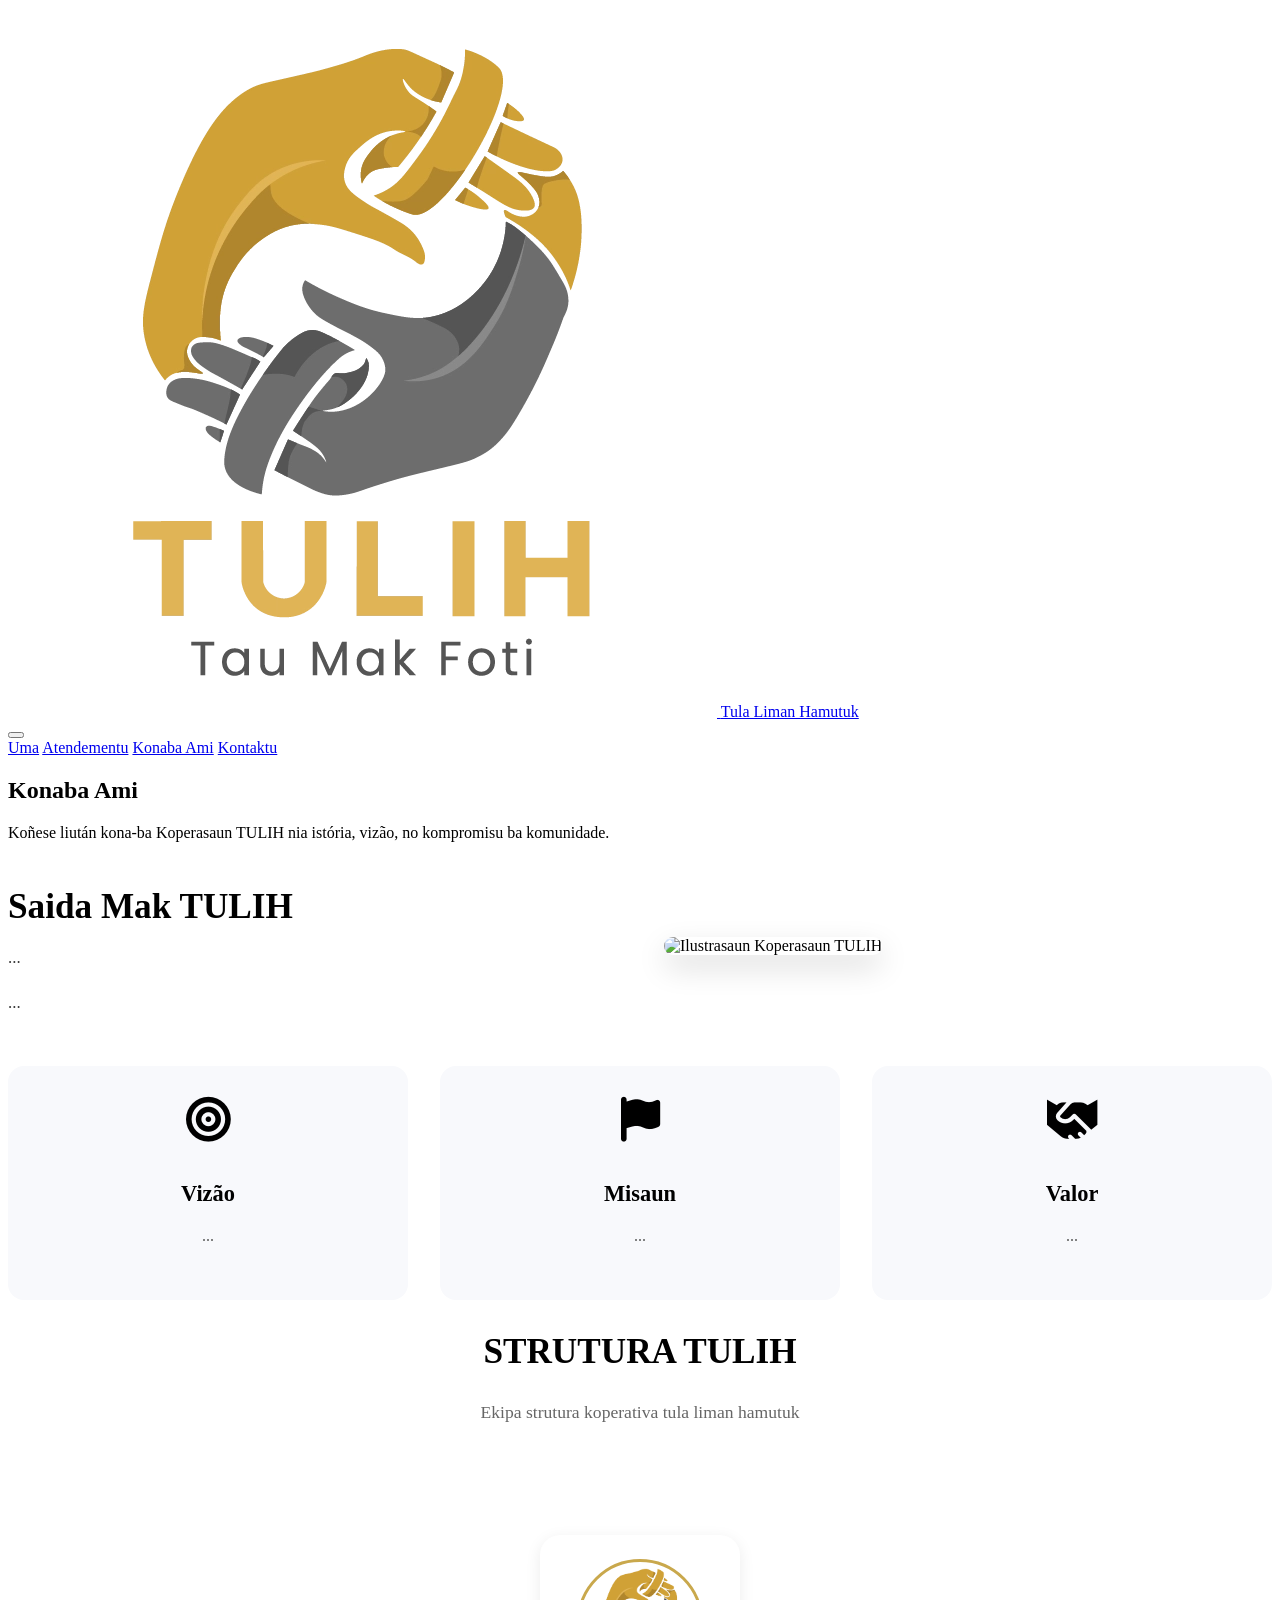
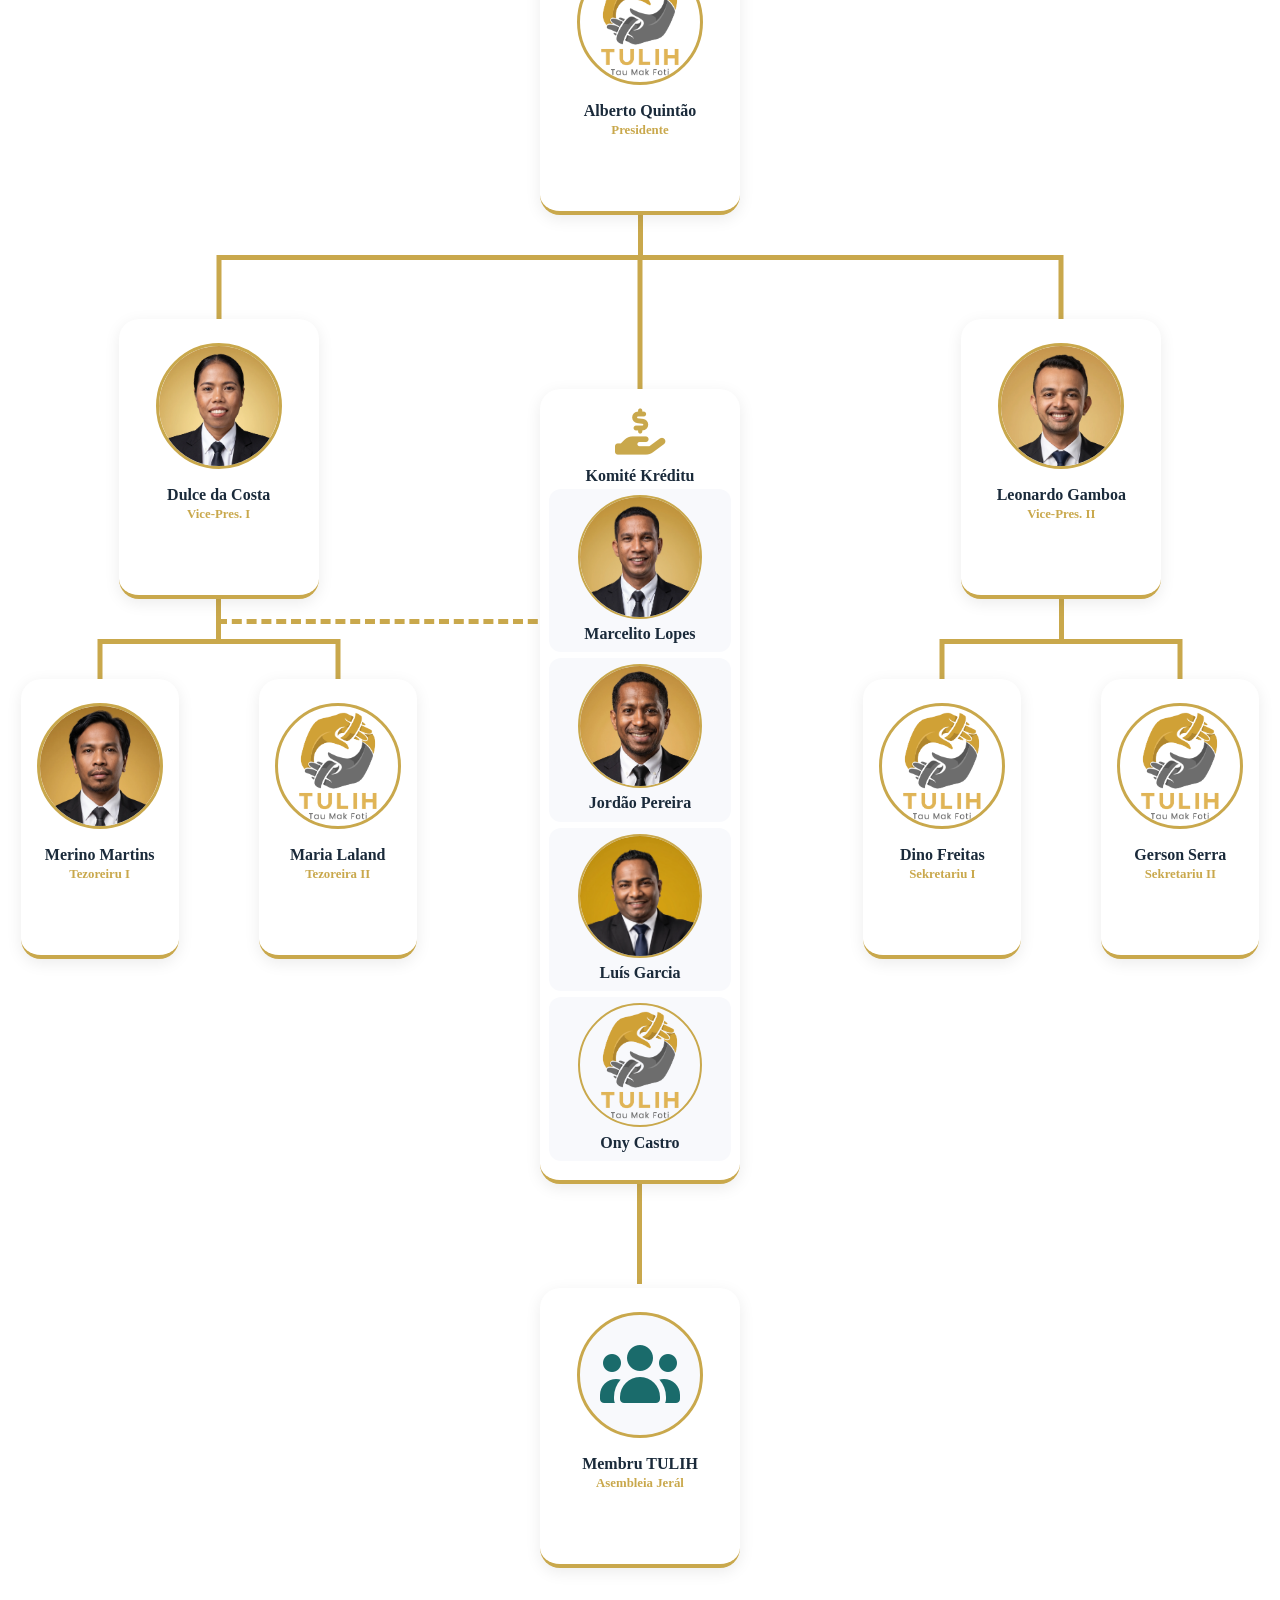
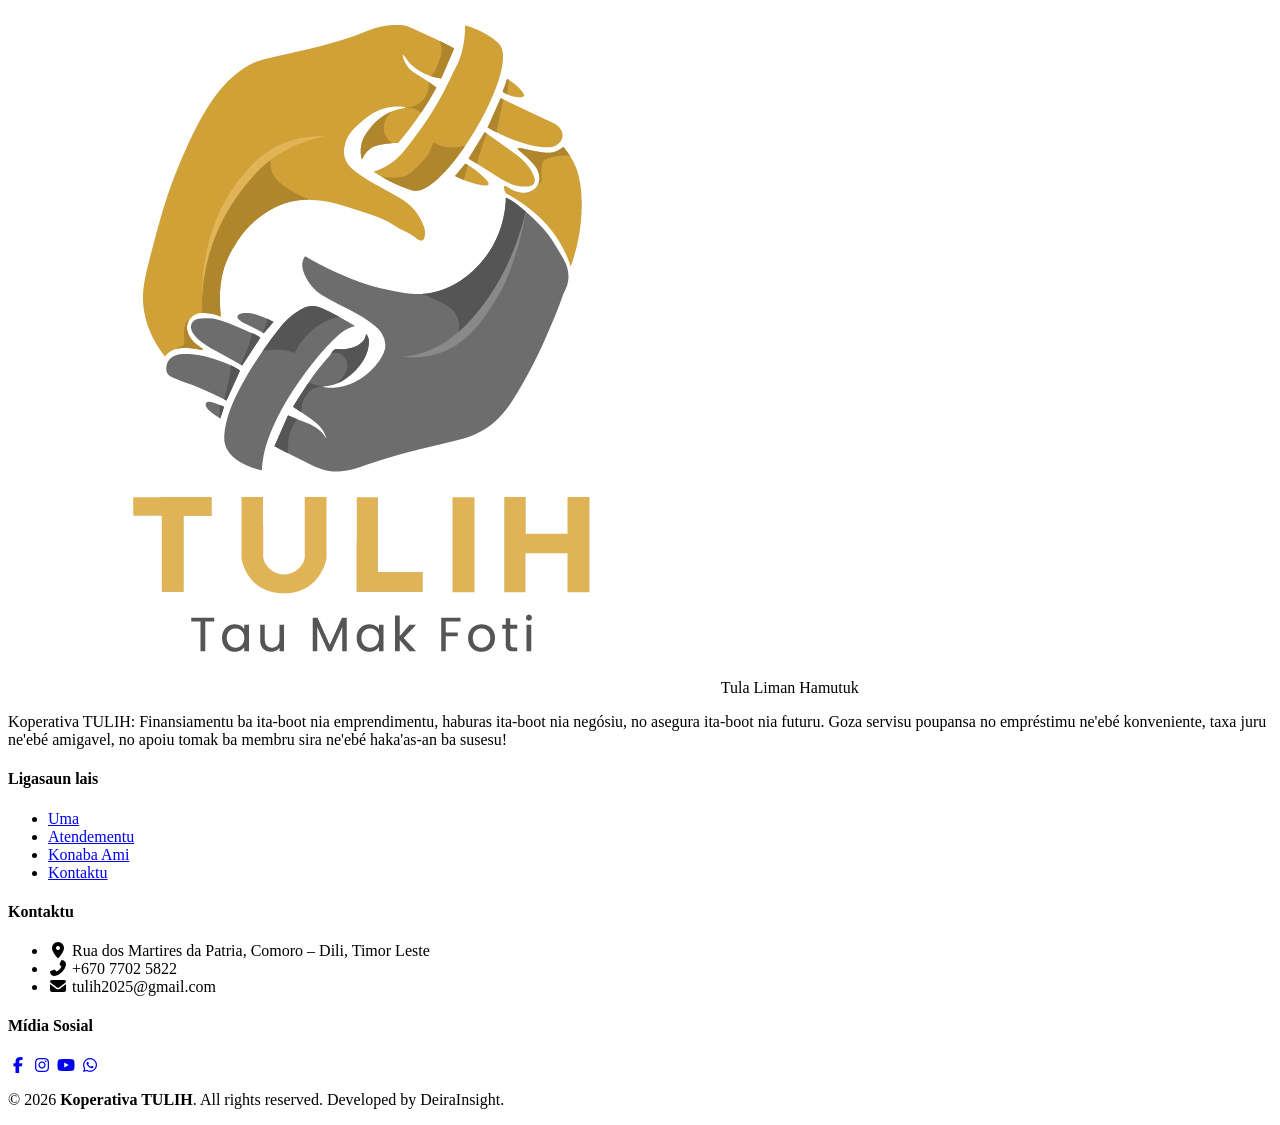
==== commit 0d4f2c8d: "Add files via upload" ====
--- a/ab0ut.html
+++ b/ab0ut.html
@@ -181,4 +181,4 @@
     <div id="footer-placeholder"></div>
     <script src="assets/js/script.js"></script>
 </body>
-</html>
+</html>
--- a/assets/css/style.css
+++ b/assets/css/style.css
@@ -1,347 +1,334 @@
-/* ========================================
-   STYLE GLOBAL (style.css)
-   ======================================== */
-
-/* ===== ROOT VARIABLES (WARNA PRIMARY TULIH) ===== */
-:root {
-    --brand-dark: #3E4C4D;      /* warna utama gelap */
-    --brand-teal: #5B6C6D;      /* warna sekunder */
-    --brand-gold: #CCA00D;      /* warna aksen emas */
-    --white: #FFFFFF;
-    
-    /* Turunan */
-    --primary-gradient: linear-gradient(135deg, var(--brand-dark), var(--brand-teal));
-    --gold-gradient: linear-gradient(135deg, var(--brand-gold), #d4a814);
-    --shadow-gold: rgba(204, 160, 13, 0.35);
-}
-
-/* ----- Container Umum ----- */
-.container {
-    max-width: 1200px;
-    margin: 0 auto;
-    padding: 0 2rem 3rem;
-}
-
-/* ----- Hero Section (Global untuk Spanduk Halaman) ----- */
-.about-hero {
-    background: linear-gradient(135deg, var(--brand-dark), var(--brand-teal));
-    color: var(--white);
-    padding: 4rem 2rem;
-    text-align: center;
-    margin-bottom: 3rem;
-}
-
-.about-hero h1 {
-    font-size: 3rem;
-    font-weight: 800;
-    margin-bottom: 0.5rem;
-    letter-spacing: 1px;
-}
-
-.about-hero p {
-    font-size: 1.2rem;
-    opacity: 0.9;
-    max-width: 600px;
-    margin: 0 auto;
-}
-
-/* ===== HEADER ===== */
-#main-header {
+.reg-container {
+    max-width: 800px;
+    margin: 4rem auto;
+    background: var(--white);
+    padding: 3rem;
+    border-radius: 16px;
+    box-shadow: 0 10px 30px rgba(0, 0, 0, 0.05);
+    border-top: 6px solid var(--brand-teal);
+}
+
+.progress-bar {
+    display: flex;
+    justify-content: space-between;
+    margin-bottom: 2.5rem;
+    position: relative;
+}
+
+.progress-bar::before {
+    content: '';
+    position: absolute;
+    top: 50%;
+    left: 0;
+    transform: translateY(-50%);
+    width: 100%;
+    height: 4px;
+    background: #eee;
+    z-index: 1;
+}
+
+.step-indicator {
+    width: 40px;
+    height: 40px;
+    background: #eee;
+    color: #999;
+    border-radius: 50%;
     display: flex;
     align-items: center;
-    justify-content: space-between;
-    padding: 0 2.5rem;
-    height: 80px;
-    background: rgba(255, 255, 255, 0.92);
-    backdrop-filter: blur(8px);
-    -webkit-backdrop-filter: blur(8px);
-    border-bottom: 2px solid var(--brand-gold);
-    box-shadow: 0 2px 20px rgba(0, 0, 0, 0.06);
-    position: sticky;
-    top: 0;
-    z-index: 999;
-    transition: background 0.3s ease;
-}
-
-#main-header.scrolled {
-    background: var(--white);
-    box-shadow: 0 4px 20px rgba(0, 0, 0, 0.08);
-}
-
-.logo a {
-    display: flex;
-    align-items: center;
-    gap: 0.80rem;
-    text-decoration: none;
-    font-size: 1.5rem;
-    font-weight: 800;
-    letter-spacing: 1px;
-    color: var(--brand-dark);
-    transition: transform 0.3s ease;
-}
-
-.logo a:hover {
-    transform: scale(1.05);
-}
-
-.logo img {
-    height: 80px;
-    width: auto;
-    display: block;
-}
-
-#main-nav a {
-    display: inline-block;
-    padding: 0.6rem 1.2rem;
-    font-size: 1rem;
-    font-weight: 600;
-    color: var(--brand-dark);
-    text-decoration: none;
-    border-radius: 40px;
-    transition: all 0.25s ease;
+    justify-content: center;
+    font-weight: bold;
     position: relative;
-    letter-spacing: 0.3px;
-}
-
-#main-nav a:hover {
+    z-index: 2;
+    transition: all 0.3s ease;
+}
+
+.step-indicator.active {
     background: var(--brand-gold);
     color: var(--white);
-    box-shadow: 0 8px 20px var(--shadow-gold);
-    transform: translateY(-2px);
-}
-
-#main-nav a.active {
-    background: var(--brand-gold);
-    color: var(--white) !important;
-    box-shadow: 0 4px 14px var(--shadow-gold);
-    transform: none;
-}
-
-#main-nav a::after {
-    content: '';
-    position: absolute;
-    bottom: 4px;
-    left: 50%;
-    width: 0;
-    height: 3px;
-    background: var(--brand-gold);
-    border-radius: 4px;
+    box-shadow: 0 0 15px rgba(204, 160, 13, 0.4);
+}
+
+.form-step {
+    display: none;
+    animation: fadeIn 0.5s;
+}
+
+.form-step.active {
+    display: block;
+}
+
+@keyframes fadeIn {
+    from { opacity: 0; transform: translateY(10px); }
+    to { opacity: 1; transform: translateY(0); }
+}
+
+.form-step h3 {
+    color: var(--brand-dark);
+    margin-bottom: 1.5rem;
+    padding-bottom: 0.5rem;
+    border-bottom: 2px dashed #eee;
+}
+
+.input-group {
+    margin-bottom: 1rem;
+}
+
+.grid-2 {
+    display: grid;
+    grid-template-columns: 1fr 1fr;
+    gap: 1rem;
+}
+
+.input-group label {
+    display: block;
+    margin-bottom: 8px;
+    color: #444;
+    font-weight: 600;
+    font-size: 0.95rem;
+}
+
+.input-group input[type="text"],
+.input-group input[type="date"],
+.input-group input[type="tel"],
+.input-group input[type="email"],
+.input-group select,
+.input-group textarea {
+    width: 100%;
+    padding: 12px 15px;
+    border: 1px solid #ccc;
+    border-radius: 8px;
+    font-size: 1rem;
+    font-family: inherit;
     transition: all 0.3s ease;
-    transform: translateX(-50%);
-}
-
-#main-nav a:hover::after {
-    width: 60%;
-}
-
-.hamburger {
-    display: none;
-    flex-direction: column;
-    gap: 5px;
-    background: none;
-    border: none;
-    cursor: pointer;
-    padding: 6px;
+    box-sizing: border-box;
+}
+.input-group textarea {
+    resize: none;
+}
+
+.input-group input:focus,
+.input-group select:focus,
+.input-group textarea:focus {
+    border-color: var(--brand-teal);
+    outline: none;
+    box-shadow: 0 0 0 3px rgba(91, 108, 109, 0.1);
+}
+
+.radio-group {
+    display: flex;
+    gap: 1.5rem;
+    padding: 10px 0;
+}
+
+.declaration-box {
+    background: #fcfcfc;
+    border-left: 4px solid var(--brand-gold);
+    padding: 1.5rem;
     border-radius: 8px;
-    transition: background 0.2s;
-}
-
-.hamburger:hover {
-    background: rgba(204, 160, 13, 0.15);
-}
-
-.hamburger span {
-    display: block;
-    width: 28px;
-    height: 3px;
-    background: var(--brand-dark);
-    border-radius: 4px;
-    transition: all 0.3s ease;
-    transform-origin: center;
-}
-
-/* ===== FOOTER ===== */
-#main-footer {
-    background: var(--brand-dark);
-    color: #e0e0e0;
-    padding: 3rem 2rem 1.5rem;
-    margin-top: 3rem;
-    border-top: 4px solid var(--brand-gold);
-}
-
-.footer-container {
-    max-width: 1200px;
-    margin: 0 auto;
-    display: grid !important;
-    grid-template-columns: 2fr 1fr 1.5fr 1fr !important;
-    gap: 2rem !important;
-}
-
-.footer-col {
-    min-width: 0;
-}
-
-.footer-about p {
-    max-width: 300px;
-}
-
-.footer-col h4 {
-    color: var(--white);
-}
-
-.footer-col h4::after {
-    content: '';
-    display: block;
-    width: 40px;
-    height: 3px;
-    background: var(--brand-gold);
-    margin-top: 0.3rem;
-    border-radius: 4px;
-}
-
-.footer-col ul {
-    list-style: none;
-    padding: 0;
-}
-
-.footer-col ul li {
-    margin-bottom: 0.6rem;
-}
-
-.footer-col ul li a:hover {
-    color: var(--brand-gold);
-}
-
-.footer-logo {
-    display: flex;
-    align-items: center;
-    gap: 0.75rem;
-    margin-bottom: 1rem;
-}
-
-.footer-logo span {
-    color: var(--white);
-    font-size: 1.5rem;
-    font-weight: 800;
-}
-
-.footer-logo img {
-    height: 50px;
-    width: auto;
-}
-
-.footer-contact ul li i {
-    width: 1.6rem;
-    color: var(--brand-gold);
-    font-size: 1rem;
-}
-
-.social-icons {
-    display: flex;
-    gap: 1rem;
-    flex-wrap: wrap;
-}
-
-.social-icons a {
-    display: inline-flex;
+    margin-bottom: 2rem;
+    line-height: 1.7;
+    box-sizing: border-box;
+}
+
+.signature-box {
+    width: 100%;
+    height: 100px;
+    border: 2px dashed #ccc;
+    border-radius: 8px;
+    display: flex;
     align-items: center;
     justify-content: center;
-    width: 44px;
-    height: 44px;
-    background: rgba(255, 255, 255, 0.08);
-    border-radius: 50%;
-    color: #e0e0e0 !important;
-    font-size: 1.2rem;
-    transition: all 0.3s ease;
-    text-decoration: none;
-    border: 1px solid rgba(255, 255, 255, 0.05);
-}
-
-.social-icons a:hover {
+    color: #999;
+    box-sizing: border-box;
+}
+
+.form-actions {
+    display: flex;
+    justify-content: space-between;
+    margin-top: 2rem;
+    padding-top: 1.5rem;
+    border-top: 0px solid #eee;
+}
+
+.btn-gold {
     background: var(--brand-gold);
-    color: var(--white) !important;
-    transform: translateY(-4px);
-    box-shadow: 0 8px 20px var(--shadow-gold);
-    border-color: var(--brand-gold);
-}
-
-.footer-links ul li a {
-    color: #cccccc !important;
-    text-decoration: none;
-    transition: color 0.2s;
-}
-
-.footer-links ul li a:hover {
-    color: var(--brand-gold) !important;
-}
-
-.footer-bottom {
-    max-width: 1200px;
-    margin: 2rem auto 0;
-    padding-top: 1.5rem;
-    border-top: 1px solid rgba(255, 255, 255, 0.08);
-    text-align: center;
-    font-size: 0.9rem;
-    opacity: 0.7;
-}
-
-
-/* ===== RESPONSIVE FOOTER ===== */
-@media (max-width: 900px) {
-    .footer-container {
-        grid-template-columns: 1fr 1fr !important;
-        gap: 2rem 3rem !important;
-    }
-    .footer-about {
-        grid-column: 1 / -1 !important;
-    }
-    .footer-about p {
-        max-width: 100%;
+    color: var(--white);
+    padding: 12px 25px;
+    border: none;
+    border-radius: 50px;
+    font-size: 1.1rem;
+    font-weight: bold;
+    cursor: pointer;
+    box-shadow: 0 4px 15px rgba(204, 160, 13, 0.3);
+}
+
+.print-header { display: none; }
+.print-only-text { display: none; }
+
+.signature-section {
+    display: none;
+}
+
+.currency-wrapper {
+    position: relative;
+    display: flex;
+    align-items: center;
+}
+
+.currency-symbol {
+    position: absolute;
+    left: 15px;
+    color: #444;
+    font-weight: bold;
+    font-size: 1rem;
+    pointer-events: none;
+}
+
+.currency-wrapper input {
+    padding-left: 32px !important;
+}
+
+@media print {
+    @page {
+        size: A4 portrait;
+        margin: 0.8cm 1cm;
+    }
+
+    .no-print, header, footer, .progress-bar, .form-actions {
+        display: none !important;
+    }
+
+    body {
+        background: #fff;
+        font-size: 8.5pt !important; 
+        line-height: 1.2 !important;
+        color: #000;
+    }
+
+    .reg-container {
+        max-width: 100%; margin: 0; padding: 0; box-shadow: none; border: none;
+    }
+
+    .print-header { 
+        position: relative; 
+        display: block;
+        text-align: center; 
+        margin-bottom: 10px; 
+    }
+
+
+    .header-logo {
+        position: absolute;
+        left: 0;
+        top: 0;
+        width: 65px;
+        height: auto;
+    }
+    
+    /* Ukuran Font Diperkecil agar lebih padat */
+    .print-header h2 { font-size: 14pt; margin: 0; font-weight: bold; }
+    .print-header p { font-size: 8pt; margin: 5px 0; }
+    .print-header hr { border: 0.75px solid #000; margin: 10px 0 6px 0; }
+    .print-header h3 { font-size: 12pt; text-decoration: underline; margin: 2; margin-bottom: 10px; }
+
+    #regForm {
+        display: flex !important;
+        flex-wrap: wrap !important;
+        justify-content: space-between !important;
+    }
+
+    .form-step:nth-child(1) { width: 100% !important; }
+    
+    .form-step:nth-child(2),
+    .form-step:nth-child(3),
+    .form-step:nth-child(4),
+    .form-step:nth-child(5) {
+        width: 48% !important; 
+    }
+
+    .signature-section {
+        width: 100% !important;
+        display: flex !important;
+        justify-content: space-between !important;
+        margin-top: 15px !important;
+        page-break-inside: avoid;
+    }
+    
+    .signature-section .input-group {
+        width: 45% !important;
+    }
+
+    .form-step {
+        display: block !important;
+        page-break-inside: avoid;
+        margin-bottom: 5px !important;
+    }
+
+    .form-step h3 {
+        font-size: 9.5pt !important;
+        margin-bottom: 4px !important;
+        padding-bottom: 2px !important;
+        border-bottom: 1px solid #000;
+        color: #000;
+    }
+
+    .input-group { margin-bottom: 4px !important; }
+    
+    .grid-2 { 
+        display: flex !important;
+        justify-content: space-between !important;
+        gap: 0 !important;
+    }
+    .grid-2 .input-group { width: 48% !important; }
+
+    .input-group label { margin-bottom: 1px !important; font-size: 7.5pt !important; color: #000; }
+    
+    .input-group input, .input-group select, .input-group textarea {
+        border: none; border-bottom: 1px solid #000; border-radius: 0;
+        padding: 1px 0 !important; font-size: 8.5pt !important; color: #000;
+        height: auto;
+        box-sizing: border-box !important;
+    }
+
+
+    .input-group textarea {
+        height: 35px !important; 
+        overflow: hidden !important; 
+        resize: none !important;
+    }
+
+    .radio-group { padding: 0 !important; display: flex; gap: 10px; }
+    
+    .declaration-box {
+        padding: 6px !important; margin-bottom: 5px !important; border: 1px solid #000;
+        font-size: 8pt; background: #fff;
+        box-sizing: border-box !important;
+    }
+
+    .signature-box { 
+        height: 50px !important; 
+        border: 1px solid #000; 
+        display: flex; 
+        align-items: flex-end !important; 
+        justify-content: center; 
+        padding-bottom: 3px !important; 
+        box-sizing: border-box !important;
+    }
+    .print-only-text { display: inline-block; font-size: 8pt; color: #666; }
+
+    .currency-symbol {
+        left: 0 !important; 
+        font-size: 8.5pt !important;
+        margin-top: 1px;
+    }
+    
+    .currency-wrapper input {
+        padding-left: 12px !important; 
     }
 }
 
 @media (max-width: 600px) {
-    .footer-container {
-        grid-template-columns: 1fr !important;
-        gap: 1.5rem !important;
-    }
-    .footer-about {
-        grid-column: auto !important;
-    }
-    .footer-logo span {
-        font-size: 1.6rem;
-    }
-    .footer-logo img {
-        height: 40px;
-    }
-    #main-footer {
-        padding: 2rem 1rem 1.5rem;
-    }
-}
-/* ===== CTA BOX BAWAH ===== */
-.home-cta {
-    padding: 4rem 0;
-}
-
-.cta-box {
-    background: var(--primary-gradient);
-    border-radius: 20px;
-    padding: 4rem 2rem;
-    text-align: center;
-    color: var(--white);
-    box-shadow: 0 15px 35px rgba(62, 76, 77, 0.2);
-}
-
-.cta-box h2 {
-    font-size: 2.5rem;
-    margin-bottom: 1rem;
-}
-
-.cta-box p {
-    font-size: 1.1rem;
-    margin-bottom: 2rem;
-    opacity: 0.9;
-    max-width: 600px;
-    margin-left: auto;
-    margin-right: auto;
-}
+    .grid-2 { grid-template-columns: 1fr; gap: 1rem; }
+    .reg-container { padding: 1.5rem; margin: 2rem 1rem; }
+    .radio-group { flex-direction: column; gap: 0.5rem; }
+}
--- a/assets/css/ab0ut.css
+++ b/assets/css/ab0ut.css
@@ -1,8 +1,3 @@
-/* ========================================
-   STYLE KHUSUS HALAMAN ABOUT (style_about.css)
-   ======================================== */
-
-/* ----- Grid Cerita (Istória) ----- */
 .about-grid {
     display: grid;
     grid-template-columns: 1fr 1fr;
@@ -34,7 +29,6 @@
     transform: scale(1.02);
 }
 
-/* ----- Mission, Vision, Values ----- */
 .mv-grid {
     display: grid;
     grid-template-columns: repeat(3, 1fr);
@@ -74,7 +68,6 @@
     line-height: 1.6;
 }
 
-/* ----- Team Section ----- */
 .about-team {
     text-align: center;
     margin-top: 2rem;
@@ -91,254 +84,404 @@
     margin-bottom: 2rem;
 }
 
-/* ===== STRUKTUR ORGANISASI FINAL ===== */
 .org-chart {
     display: flex;
     flex-direction: column;
     align-items: center;
-    padding: 2rem 0;
-    width: 100%;
-    max-width: 1100px;
-    margin: 0 auto;
-}
-
-.org-level {
-    display: flex;
-    justify-content: space-around;
-    align-items: flex-start;
-    width: 100%;
-    position: relative;
+    padding: 1rem 0;
+    width: 100%;
+    max-width: 1800px;
+    margin: 1rem auto 0;
 }
 
 .org-node {
-    flex: 1;
-    display: flex;
-    flex-direction: column;
-    align-items: center;
-    position: relative;
-}
+    display: flex;
+    flex-direction: column;
+    align-items: center;
+    position: relative;
+    z-index: 2;
+    width: 100%;
+}
+
 
 .org-card {
-    background: var(--white);
+    display: flex;
+    flex-direction: column;
+    align-items: center;
+    justify-content: flex-start;
+    background: #fff;
     border-radius: 20px;
-    padding: 1rem 1rem;
+    padding: 1.5rem 1rem;
     text-align: center;
-    box-shadow: 0 4px 16px rgba(0, 0, 0, 0.08);
-    transition: transform 0.3s ease, box-shadow 0.3s ease, border-bottom 0.3s ease;
-    border-bottom: 4px solid var(--brand-gold);
-    width: 100%;
-    max-width: 210px;
-    position: relative;
-    z-index: 2;
+    box-shadow: 0 4px 16px rgba(0,0,0,0.08);
+    transition: transform 0.3s, box-shadow 0.3s;
+    border-bottom: 4px solid #c9a84c;
+    width: 100%;
+    max-width: 200px;
+    min-height: 280px;
+    margin: 4rem auto 0;
+    box-sizing: border-box;
 }
 
 .org-card:hover {
     transform: translateY(-5px);
-    box-shadow: 0 12px 28px var(--shadow-gold);
+    box-shadow: 0 12px 28px rgba(201,168,76,0.25);
 }
 
 .org-card img {
-    width: 80px;
-    height: 80px;
+    width: 120px;
+    height: 120px;
     border-radius: 50%;
     object-fit: cover;
-    border: 3px solid var(--brand-gold);
-    margin-bottom: 0.5rem;
+    border: 3px solid #c9a84c;
+    margin-bottom: 0.8rem;
+    flex-shrink: 0;
 }
 
 .org-card h4 {
-    font-size: 0.95rem;
-    color: var(--brand-dark);
-    margin-bottom: 0.2rem;
+    font-size: 1rem;
+    color: #1a2a3a;
+    margin: 0.2rem 0;
     line-height: 1.2;
 }
 
 .org-card span {
     display: block;
     font-size: 0.8rem;
-    color: var(--brand-gold);
+    color: #c9a84c;
     font-weight: 600;
 }
 
-.org-card small {
+.org-card-committee {
+    max-width: 200px !important;
+    min-height: 280px !important;
+    padding: 1.2rem 0.8rem !important;
+    justify-content: flex-start !important;
+}
+
+.committee-icon {
+    font-size: 2.8rem;
+    color: #c9a84c;
+    margin-bottom: 0.2rem;
+}
+
+.committee-title {
+    font-size: 0.95rem;
+    font-weight: 600;
+    color: #1a2a3a;
+    margin-bottom: 0.5rem;
+}
+
+.committee-list {
+    display: flex;
+    flex-direction: column;
+    align-items: center;
+    gap: 6px;
+    width: 100%;
+}
+
+.committee-item {
+    display: flex;
+    flex-direction: column;
+    align-items: center;
+    justify-content: center;
+    background: #f8f9fc;
+    border-radius: 12px;
+    padding: 6px 4px;
+    width: 100%;
+    gap: 2px;
+}
+
+.committee-item img {
+    width: 120px !important;
+    height: 120px !important;
+    border-radius: 50%;
+    border: 2px solid #c9a84c;
+    object-fit: cover;
+    flex-shrink: 0;
+    margin: 0 !important;
+}
+
+.committee-item span {
+    font-size: 0.65rem;
+    font-weight: 500;
+    color: #1a2a3a;
     display: block;
-    font-size: 0.75rem;
-    color: var(--brand-teal);
-    margin-top: 0.1rem;
-}
-
-.org-card-committee {
-    border-bottom-color: var(--brand-gold);
-    text-align: left;
-    max-width: 260px;
-}
-
-.org-card-committee:hover {
-    box-shadow: 0 12px 28px var(--shadow-gold);
-}
-
-.committee-title {
-    font-size: 1rem; 
-    margin-bottom: 0.8rem; 
     text-align: center;
-    color: var(--brand-dark);
-}
-
-.committee-list {
-    list-style: none; 
-    padding: 0; 
-    font-size: 0.85rem; 
-    color: #333;
-}
-
-.committee-list li {
-    padding: 0.3rem 0;
-    border-bottom: 1px solid #f0f0f0;
-}
-
-.committee-list li:last-child {
-    border-bottom: none;
-}
-
-.committee-list li small {
-    color: var(--brand-gold);
-    font-weight: 600;
-}
-
-/* ===== GARIS PENGHUBUNG ===== */
+    line-height: 1.1;
+}
+
+.member-icon {
+    width: 120px;
+    height: 120px;
+    background: #f8f9fc;
+    border-radius: 50%;
+    display: flex;
+    align-items: center;
+    justify-content: center;
+    margin: 0 auto 0.8rem;
+    border: 3px solid #c9a84c;
+    font-size: 4rem;
+    color: #1a6b6b;
+}
+
 .org-line-down {
-    width: 2px;
-    height: 30px;
-    background: var(--brand-gold);
+    width: 5px;
+    height: 40px;
+    background: #c9a84c;
     margin: 0 auto;
-}
-
-.org-line-committee {
-    width: 2px;
-    height: 25px;
-    background: var(--brand-gold);
-    margin: 0 auto;
-}
-
-.org-level-two {
-    padding-top: 1rem;
-}
-
-.org-level-two::before {
+    z-index: 1;
+}
+
+.org-line-long {
+    height: 100px !important;
+    margin-bottom: -60px;
+}
+
+.org-branches {
+    display: flex;
+    justify-content: center;
+    align-items: flex-start;
+    width: 100%;
+    position: relative;
+    padding-top: 0;
+}
+
+.org-branch {
+    display: flex;
+    flex-direction: column;
+    align-items: center;
+    flex: 1 1 0%;
+    min-width: 0;
+    position: relative;
+    padding: 0 40px;
+}
+
+.org-branch::after {
     content: '';
     position: absolute;
     top: 0;
-    left: 25%;
+    width: 100%;
+    height: 5px;
+    background: #c9a84c;
+    z-index: 1;
+}
+
+.org-branch:first-child::after {
+    left: 50%;
     width: 50%;
-    height: 2px;
-    background: var(--brand-gold);
-    z-index: 1;
-}
-
-.org-level-two .org-node::before {
-    content: '';
-    position: absolute;
-    top: -16px;
-    left: 50%;
-    width: 2px;
-    height: 16px;
-    background: var(--brand-gold);
-    transform: translateX(-50%);
-    z-index: 1;
-}
-
-.org-branches {
-    display: flex;
-    justify-content: space-around;
-    width: 100%;
-    margin-top: 1.5rem;
-}
-
-.org-branch {
-    display: flex;
-    flex-direction: column;
-    align-items: center;
-    width: 100%;
-    position: relative;
+}
+
+.org-branch:last-child::after {
+    left: 0;
+    width: 50%;
+}
+
+.org-branch:not(:first-child):not(:last-child)::after {
+    left: 0;
+    width: 100%;
 }
 
 .org-branch::before {
     content: '';
     position: absolute;
-    top: -24px;
+    top: 0;
     left: 50%;
-    width: 2px;
-    height: 24px;
-    background: var(--brand-gold);
+    width: 5px;
+    height: 80px;
+    background: #c9a84c;
+    transform: translateX(-50%);
     z-index: 1;
 }
 
-.org-sublevel {
-    padding-top: 1rem;
-}
-
-.org-sublevel::before {
+.org-chart > .org-branches > .org-branch:nth-child(2) {
+    padding-top: 70px;
+}
+.org-chart > .org-branches > .org-branch:nth-child(2)::before {
+    height: 150px !important;
+}
+
+.dashed-origin {
+    position: relative;
+}
+
+.dashed-link {
+    position: absolute;
+    top: 50%;
+    left: 1px;
+    width: 30vw;
+    max-width: 380px;
+    height: 2px;
+    border-top: 5px dashed #c9a84c;
+    z-index: -1;
+}
+
+.sub-branches {
+    display: flex;
+    justify-content: center;
+    align-items: flex-start;
+    width: 100%;
+    position: relative;
+    padding-top: 0;
+}
+
+.sub-branches .org-branch {
+    flex: 0 0 auto;
+    padding: 0 40px;
+    position: relative;
+    padding-top: 40px;
+}
+
+.sub-branches .org-branch .org-card {
+    max-width: 200px !important;
+    min-height: 280px !important;
+    margin: 0 auto;
+}
+
+.sub-branches .org-branch::after {
     content: '';
     position: absolute;
     top: 0;
-    left: 25%;
+    height: 5px;
+    background: #c9a84c;
+    z-index: 1;
+}
+
+.sub-branches .org-branch:first-child::after {
+    left: 50%;
     width: 50%;
-    height: 2px;
-    background: var(--brand-gold);
-    z-index: 1;
-}
-
-.org-sublevel .org-node::before {
+}
+
+.sub-branches .org-branch:last-child::after {
+    left: 0;
+    width: 50%;
+}
+
+.sub-branches .org-branch::before {
     content: '';
     position: absolute;
-    top: -16px;
+    top: 0;
     left: 50%;
-    width: 2px;
-    height: 16px;
-    background: var(--brand-gold);
+    width: 5px;
+    height: 40px;
+    background: #c9a84c;
     transform: translateX(-50%);
     z-index: 1;
-}
-
-/* ===== RESPONSIVE ORG CHART ===== */
+    display: block !important;
+}
+
+@media (max-width: 992px) {
+    .org-card img,
+    .member-icon {
+        width: 100px;
+        height: 100px;
+    }
+    .org-card {
+        max-width: 170px !important;
+        min-height: 250px !important;
+        padding: 1.5rem 1rem !important;
+    }
+    .sub-branches .org-branch .org-card {
+        max-width: 170px !important;
+        min-height: 250px !important;
+    }
+    .committee-item img {
+        width: 36px !important;
+        height: 36px !important;
+    }
+    .committee-item span {
+        font-size: 0.55rem;
+    }
+    .committee-icon {
+        font-size: 2.4rem;
+    }
+    .member-icon {
+        font-size: 3.2rem;
+    }
+    .sub-branches .org-branch {
+        padding: 0 20px;
+        padding-top: 35px;
+    }
+    .sub-branches .org-branch::before {
+        height: 35px;
+    }
+}
+
 @media (max-width: 768px) {
+    .org-card img,
+    .member-icon {
+        width: 80px;
+        height: 80px;
+    }
     .org-card {
-        max-width: 160px;
-        padding: 1rem 0.5rem;
-    }
-    .org-card img {
-        width: 60px;
-        height: 60px;
-    }
-    .org-card h4 {
-        font-size: 0.85rem;
-    }
-    .org-card-committee {
-        max-width: 200px;
-    }
-}
-
-@media (max-width: 580px) {
-    .org-level, .org-branches, .org-branch, .org-sublevel {
+        max-width: 160px !important;
+        min-height: 220px !important;
+        padding: 1.2rem 0.8rem !important;
+    }
+    .sub-branches .org-branch .org-card {
+        max-width: 160px !important;
+        min-height: 220px !important;
+    }
+    .committee-item img {
+        width: 32px !important;
+        height: 32px !important;
+    }
+    .committee-item span {
+        font-size: 0.5rem;
+    }
+    .committee-icon {
+        font-size: 2rem;
+    }
+    .committee-title {
+        font-size: 0.8rem;
+    }
+    .member-icon {
+        font-size: 2.6rem;
+    }
+
+    .sub-branches {
+        flex-direction: row;
+        gap: 0;
+        flex-wrap: wrap;
+        justify-content: center;
+    }
+    .sub-branches .org-branch {
+        padding: 0 15px;
+        padding-top: 30px;
+    }
+    .sub-branches .org-branch::before {
+        height: 30px;
+    }
+
+    .org-branches {
         flex-direction: column;
-        align-items: center;
         padding-top: 0;
         gap: 1.5rem;
     }
-    .org-card, .org-card-committee {
-        max-width: 250px;
-    }
-    .org-level-two::before,
-    .org-sublevel::before {
+    .org-branch {
+        padding: 0;
+        width: 100%;
+    }
+    .org-branch::after,
+    .org-branch::before {
+        display: none !important;
+    }
+    .org-branch:not(:first-child)::before {
+        content: '';
+        display: block !important;
+        position: absolute;
+        top: -1.5rem;
+        left: 50%;
+        width: 2px;
+        height: 1.5rem;
+        background: #c9a84c;
+        transform: translateX(-50%);
+        z-index: 1;
+    }
+    .org-chart > .org-branches > .org-branch:nth-child(2) {
+        padding-top: 0;
+    }
+    .dashed-link {
         display: none;
     }
-    .org-level-two .org-node::before,
-    .org-sublevel .org-node::before,
-    .org-branch::before {
-        height: 24px;
-        top: -24px;
-    }
-    .org-line-down, .org-line-committee {
-        height: 24px;
-    }
-}
+}
--- a/assets/css/at3ndement0.css
+++ b/assets/css/at3ndement0.css
@@ -1,12 +1,7 @@
-/* ========================================
-   STYLE KHUSUS HALAMAN ATENDIMENTU
-   ======================================== */
-
 .services-page {
-    background-color: #fcfcfc; /* Memberi warna dasar yang sangat lembut agar kartu menonjol */
-}
-
-/* --- Judul Bagian --- */
+    background-color: #fcfcfc;
+}
+
 .section-title {
     text-align: center;
     margin-bottom: 3.5rem;
@@ -23,19 +18,17 @@
     font-size: 1.1rem;
 }
 
-/* --- Grid Layanan --- */
 .services-grid {
     display: grid;
-    grid-template-columns: repeat(3, 1fr); /* Membagi 3 kolom sama besar */
+    grid-template-columns: repeat(4, 1fr);
     gap: 2.5rem;
     margin-bottom: 4rem;
 }
 
-/* --- Desain Kartu Layanan --- */
 .service-card {
     background: var(--white);
     border-radius: 16px;
-    padding: 2.5rem 2rem;
+    padding: 1.5rem;
     box-shadow: 0 4px 15px rgba(0, 0, 0, 0.05);
     border-top: 5px solid var(--brand-gold);
     transition: transform 0.3s ease, box-shadow 0.3s ease;
@@ -48,7 +41,6 @@
     box-shadow: 0 15px 35px var(--shadow-gold);
 }
 
-/* Ikon di dalam kartu */
 .service-icon {
     width: 75px;
     height: 75px;
@@ -57,7 +49,7 @@
     display: flex;
     align-items: center;
     justify-content: center;
-    margin-bottom: 1.5rem;
+    margin: 0 auto 1.5rem auto;
     transition: background 0.3s ease;
 }
 
@@ -67,12 +59,31 @@
     transition: color 0.3s ease;
 }
 
-/* Animasi perubahan warna ikon saat kartu disentuh */
-.service-card:hover .service-icon {
+.service-icon-big {
+    width: 150px;
+    height: 150px;
+    background: rgba(204, 160, 13, 0.1);
+    border-radius: 50%;
+    display: flex;
+    align-items: center;
+    justify-content: center;
+    margin: 1.5rem auto 1.5rem auto;
+    transition: background 0.3s ease;
+}
+
+.service-icon-big i {
+    font-size: 6rem;
+    color: var(--brand-gold);
+    transition: color 0.3s ease;
+}
+
+.service-card:hover .service-icon,
+.service-card:hover .service-icon-big {
     background: var(--brand-gold);
 }
 
-.service-card:hover .service-icon i {
+.service-card:hover .service-icon i,
+.service-card:hover .service-icon-big i {
     color: var(--white);
 }
 
@@ -80,16 +91,16 @@
     font-size: 1.4rem;
     color: var(--brand-dark);
     margin-bottom: 1rem;
+    text-align: center;
 }
 
 .service-card p {
     color: #555;
     line-height: 1.6;
-    margin-bottom: 1.5rem;
-    flex-grow: 1; /* Mendorong list ke bawah agar tinggi kartu selalu sejajar */
-}
-
-/* --- List Fitur di Dalam Kartu --- */
+    margin-bottom: 0.8rem;
+    flex-grow: 1; 
+}
+
 .service-list {
     list-style: none;
     padding: 0;
@@ -111,21 +122,20 @@
 .service-list li i {
     color: var(--brand-gold);
 }
-/* Styling khusus untuk link di dalam list layanan */
+
 .service-list li a {
-    color: inherit; /* Mengikuti warna teks di sekitarnya */
-    text-decoration: none; /* Menghilangkan garis bawah default */
+    color: inherit; 
+    text-decoration: none; 
     transition: color 0.3s ease;
 }
 
 .service-list li a:hover {
-    color: var(--brand-gold); /* Berubah menjadi emas saat disentuh kursor */
-}
-
-/* --- RESPONSIVE UNTUK TABLET & HP --- */
+    color: var(--brand-gold); 
+}
+
 @media (max-width: 992px) {
     .services-grid {
-        grid-template-columns: repeat(2, 1fr); /* Berubah jadi 2 kolom di tablet */
+        grid-template-columns: repeat(2, 1fr); 
     }
 }
 
@@ -135,11 +145,10 @@
     }
     
     .services-grid {
-        grid-template-columns: 1fr; /* Berubah jadi 1 kolom menyusun ke bawah di HP */
+        grid-template-columns: 1fr; 
     }
-
-}
-/* ===== TESTIMONI SECTION (SLIDER) ===== */
+}
+
 .testimonial-section {
     padding: 3rem 0 5rem;
     background-color: #fcfcfc;
@@ -147,19 +156,19 @@
 
 .testimonial-slider-container {
     position: relative;
-    max-width: 850px; /* Ukuran maksimal slider di tengah layar */
+    max-width: 850px; 
     margin: 0 auto;
-    overflow: hidden; /* Menyembunyikan kartu yang sedang bergeser ke luar */
-    padding: 1rem 0.5rem;
+    overflow: hidden; 
+    padding: 0rem 0rem;
 }
 
 .testimonial-track {
     display: flex;
-    transition: transform 0.8s ease-in-out; /* Animasi geser yang sangat halus */
+    transition: transform 0.8s ease-in-out; 
 }
 
 .testimonial-card {
-    min-width: 100%; /* Setiap kartu akan memakan lebar 100% dari container */
+    min-width: 100%; 
     box-sizing: border-box;
     background: var(--white);
     padding: 3rem;
@@ -212,7 +221,6 @@
     font-weight: 600;
 }
 
-/* Navigasi Titik Bawah (Dots) */
 .testi-dots {
     display: flex;
     justify-content: center;
@@ -238,7 +246,6 @@
     transform: scale(1.2);
 }
 
-/* Responsive Testimoni */
 @media (max-width: 768px) {
     .testimonial-card {
         padding: 2rem 1.5rem;
@@ -247,14 +254,12 @@
         font-size: 1rem;
     }
 }
-/* ==========================================
-   KALKULATOR SIMULASI KREDITU
-   ========================================== */
+
 .koperasi-calc * { box-sizing: border-box; }
 
 .koperasi-calc {
-    max-width: 1900px;
-    margin: 4rem auto; /* Jarak atas bawah dari elemen lain */
+    max-width: 1100px;
+    margin: 4rem auto; 
     padding: 2.5rem 2rem;
     background: var(--white);
     border: 1px solid #eaeaea;
@@ -318,9 +323,11 @@
 .kc-actions {
     display: flex;
     justify-content: center;
-}
-
-/* Menggunakan gaya tombol utama TULIH */
+    margin-top: 1rem !important;
+    margin-bottom: 1rem !important;
+    padding-bottom: 0 !important;
+}
+
 .kc-btn {
     padding: 12px 30px;
     border-radius: 50px;
@@ -339,11 +346,24 @@
     transform: translateY(-3px);
 }
 
-/* Output Kalkulator */
-.kc-msg { margin-top: 1rem; text-align: center; }
-.kc-out { margin-top: 2rem; }
+.kc-msg { 
+    margin: 0 !important; 
+    padding: 0 !important; 
+    min-height: 0 !important; 
+    text-align: center; 
+}
+.kc-msg:empty {
+    display: none !important;
+}
+
+.kc-out { 
+    margin-top: 0.5rem !important; 
+    padding-top: 0 !important; 
+    white-space: normal !important;
+}
 
 .kc-table-wrap {
+    margin-top: 0 !important;
     overflow-x: auto;
     border: 1px solid #eaeaea;
     border-radius: 12px;
@@ -387,10 +407,9 @@
     border-radius: 8px;
     line-height: 1.8;
     color: #444;
-
-}
-
-/* Responsive Kalkulator */
+    text-align: left;
+}
+
 @media (max-width: 900px){
     .kc-grid { grid-template-columns: repeat(2, minmax(0, 1fr)); }
 }
@@ -399,43 +418,26 @@
     .koperasi-calc { padding: 1.5rem 1rem; margin: 2rem auto; }
 }
 
-/* ==========================================
-   PERBAIKAN JARAK ANTAR SECTION
-   ========================================== */
-
-/* 1. Kurangi jarak bawah services grid */
 .services-grid {
-    margin-bottom: 0.5rem !important; /* sebelumnya 4rem */
-}
-
-/* 2. Kurangi jarak atas & bawah kalkulator */
+    margin-bottom: 0.1rem !important; 
+    gap: 2rem !important; 
+}
+
 .koperasi-calc {
-    margin: 0.5rem  auto !important; /* sebelumnya 4rem auto */
-    padding: 2rem  1.5rem !important; /* sedikit kurangi padding dalam */
-}
-
-/* 3. Kurangi padding testimoni */
+    margin: 0.5rem auto !important; 
+    padding: 2rem 1.5rem !important; 
+}
+
 .testimonial-section {
-    padding: 0.5rem  0 3rem !important; /* sebelumnya 3rem 0 5rem */
-}
-
-/* 4. Kurangi padding & margin CTA */
+    padding: 0.1rem 0 0.1rem !important; 
+}
+
 .home-cta {
-    padding: 0.5rem  0.5rem  !important; /* sebelumnya 4rem 2rem */
-    margin-top: 0.5rem  !important; /* sebelumnya 2rem */
-}
-
-/* 5. (Opsional) Kurangi jarak antar kartu di grid */
-.services-grid {
-    gap: 0.5rem  !important; /* sebelumnya 2.5rem */
-}
-
-/* 6. Kurangi jarak section title ke konten */
+    padding: 0.5rem 0.5rem !important; 
+    margin-top: 0.5rem !important; 
+}
+
 .section-title {
-    margin-bottom: 0.5rem  !important; /* sebelumnya 3.5rem */
-}
-
-/* 7. Kurangi padding hero jika terlalu besar */
-.about-hero {
-    padding: 0.5rem  1rem !important; /* sesuaikan dengan hero bawaan */
-}
+    margin-bottom: 0.5rem !important; 
+}
+
--- a/assets/css/index.css
+++ b/assets/css/index.css
@@ -1,8 +1,3 @@
-/* ========================================
-   STYLE KHUSUS BERANDA (style_home.css)
-   ======================================== */
-
-/* ===== HERO SECTION ===== */
 .home-hero {
     position: relative;
     min-height: 50vh; /* Membuat spanduk memenuhi 85% tinggi layar */
@@ -10,9 +5,8 @@
     align-items: center;
     justify-content: center;
     text-align: center;
-    /* Anda bisa mengganti URL di bawah dengan gambar kantor TULIH jika ada */
     background: url('../img/hero-bg.jpg') center/cover no-repeat;
-    background-color: var(--brand-dark); /* Warna cadangan jika gambar gagal dimuat */
+    background-color: var(--brand-dark);
     overflow: hidden;
 }
 
@@ -22,7 +16,6 @@
     left: 0;
     width: 100%;
     height: 100%;
-    /* Gradien overlay dari dark ke teal dengan transparansi agar gambar latar tetap terlihat */
     background: linear-gradient(135deg, rgba(62, 76, 77, 0.9), rgba(91, 108, 109, 0.8));
     z-index: 1;
 }
@@ -59,7 +52,6 @@
     flex-wrap: wrap;
 }
 
-/* Tombol Beranda */
 .btn-primary, .btn-outline {
     display: inline-block;
     padding: 1rem 2.5rem;
@@ -94,12 +86,11 @@
     transform: translateY(-3px);
 }
 
-/* ===== KEUNGGULAN (FEATURES) ===== */
 .home-features {
     display: grid;
     grid-template-columns: repeat(3, 1fr);
     gap: 2rem;
-    margin-top: -60px; /* Menarik kartu naik sedikit ke atas spanduk */
+    margin-top: -100px;
     position: relative;
     z-index: 3;
     padding-bottom: 4rem;
@@ -138,7 +129,6 @@
     font-size: 0.95rem;
 }
 
-/* ===== CUPLIKAN TENTANG KAMI ===== */
 .home-about {
     background-color: #fcfcfc;
     padding: 5rem 0;
@@ -201,13 +191,10 @@
     box-shadow: 0 15px 40px var(--shadow-gold);
 }
 
-
-
-/* ===== RESPONSIVE ===== */
 @media (max-width: 992px) {
     .home-features {
         grid-template-columns: repeat(2, 1fr);
-        margin-top: 0; /* Reset margin negatif di layar kecil */
+        margin-top: 0;
     }
     
     .about-snippet-grid {
@@ -216,7 +203,7 @@
     }
     
     .about-snippet-image {
-        grid-row: 1; /* Pindahkan gambar ke atas teks di layar kecil */
+        grid-row: 1;
     }
 }
 
@@ -238,31 +225,21 @@
     }
 }
 
-
-
-/* ==========================================
-   PERBAIKAN FINAL JARAK ANTAR SECTION
-   ========================================== */
-
-/* 1. Rapatkan jarak bawah fitur (Harus pakai padding, bukan margin) */
 .home-features {
-    padding-bottom: 0.5rem !important; /* Memangkas jarak kosong 4rem di bawah fitur */
+    padding-bottom: 0.5rem !important;
     margin-bottom: 0 !important;
 }
 
-/* 2. Rapatkan jarak atas & bawah section "Kona-ba Ami" */
 .home-about {
-    padding: 0.5rem 0.5rem !important; /* Memangkas jarak kosong 5rem menjadi 2.5rem */
+    padding: 0.5rem 0.5rem !important;
     margin: 0 auto !important;
 }
 
-/* 3. Rapatkan jarak Call to Action (CTA) di bagian paling bawah */
 .home-cta {
-    padding: 0.5rem 0 3rem !important; /* Merapatkan jarak luar CTA ke section atasnya */
+    padding: 0.5rem 0 3rem !important;
     margin-top: 0 !important;
 }
 
-/* (Opsional) Merapatkan bagian dalam kotak gradien CTA agar tidak terlalu gemuk */
 .cta-box {
     padding: 2rem 1.5rem !important; 
 }
--- a/assets/css/k0nt2kt0.css
+++ b/assets/css/k0nt2kt0.css
@@ -6,6 +6,10 @@
     padding: 4rem 1.5rem;
     max-width: 1100px;
     margin: 0 auto;
+}.contact-section {
+    padding: 4rem 1.5rem;
+    max-width: 1100px;
+    margin: 0 auto;
 }
 
 .contact-header {
@@ -24,7 +28,6 @@
     font-size: 1.1rem;
 }
 
-/* Wrapper Layout (Grid 2 Kolom untuk Desktop) */
 .contact-wrapper {
     display: grid;
     grid-template-columns: 1fr 1fr;
@@ -33,7 +36,6 @@
     align-items: stretch;
 }
 
-/* ===== KOLOM KIRI: INFO KONTAK ===== */
 .contact-info {
     display: flex;
     flex-direction: column;
@@ -76,6 +78,168 @@
     line-height: 1.6;
 }
 
+.contact-wa-card {
+    background: var(--primary-gradient);
+    padding: 3rem 2.5rem;
+    border-radius: 16px;
+    text-align: center;
+    color: var(--white);
+    box-shadow: 0 10px 30px rgba(62, 76, 77, 0.25);
+    display: flex;
+    flex-direction: column;
+    justify-content: center;
+    align-items: center;
+}
+
+.wa-icon-large i {
+    font-size: 5rem;
+    color: #25D366;
+    margin-bottom: 1.5rem;
+    background: var(--white);
+    padding: 1rem 1rem;
+    border-radius: 50%;
+    box-shadow: 0 4px 15px rgba(0, 0, 0, 0.15);
+}
+
+.contact-wa-card h3 {
+    font-size: 1.5rem;
+    margin-bottom: 1rem;
+}
+
+.contact-wa-card p {
+    font-size: 1rem;
+    margin-bottom: 2.5rem;
+    line-height: 1.6;
+    opacity: 0.9;
+}
+
+.btn-whatsapp {
+    display: inline-flex;
+    align-items: center;
+    gap: 0.6rem;
+    background-color: #25D366;
+    color: var(--white);
+    padding: 1rem 2rem;
+    border-radius: 50px;
+    font-weight: bold;
+    font-size: 1.1rem;
+    text-decoration: none;
+    transition: background 0.3s ease, transform 0.3s ease;
+    box-shadow: 0 6px 15px rgba(37, 211, 102, 0.4);
+}
+
+.btn-whatsapp:hover {
+    background-color: #1ebc5a;
+    transform: translateY(-4px);
+    color: var(--white);
+}
+
+.btn-whatsapp i {
+    font-size: 1.3rem;
+}
+
+.contact-map {
+    width: 100%;
+    border-radius: 16px;
+    overflow: hidden;
+    box-shadow: 0 8px 25px rgba(0, 0, 0, 0.08);
+    line-height: 0;
+}
+
+@media (max-width: 850px) {
+    .contact-wrapper {
+        grid-template-columns: 1fr;
+        gap: 2rem;
+    }
+    
+    .contact-wa-card {
+        padding: 2.5rem 1.5rem;
+    }
+}
+
+@media (max-width: 480px) {
+    .contact-header h2 {
+        font-size: 1.8rem;
+    }
+    
+    .info-item {
+        padding: 1.2rem;
+    }
+    
+    .btn-whatsapp {
+        width: 100%;
+        justify-content: center;
+    }
+}
+
+.contact-header {
+    text-align: center;
+    margin-bottom: 3rem;
+}
+
+.contact-header h2 {
+    color: var(--brand-dark);
+    font-size: 2.2rem;
+    margin-bottom: 0.5rem;
+}
+
+.contact-header p {
+    color: var(--brand-teal);
+    font-size: 1.1rem;
+}
+
+/* Wrapper Layout (Grid 2 Kolom untuk Desktop) */
+.contact-wrapper {
+    display: grid;
+    grid-template-columns: 1fr 1fr;
+    gap: 3rem;
+    margin-bottom: 4rem;
+    align-items: stretch;
+}
+
+/* ===== KOLOM KIRI: INFO KONTAK ===== */
+.contact-info {
+    display: flex;
+    flex-direction: column;
+    gap: 1.5rem;
+    justify-content: center;
+}
+
+.info-item {
+    display: flex;
+    align-items: flex-start;
+    gap: 1.2rem;
+    background: var(--white);
+    padding: 1.5rem;
+    border-radius: 12px;
+    box-shadow: 0 4px 16px rgba(0, 0, 0, 0.05);
+    border-left: 4px solid var(--brand-gold);
+    transition: transform 0.3s ease, box-shadow 0.3s ease;
+}
+
+.info-item:hover {
+    transform: translateX(8px);
+    box-shadow: 0 8px 24px var(--shadow-gold);
+}
+
+.info-icon i {
+    font-size: 1.8rem;
+    color: var(--brand-gold);
+    margin-top: 0.2rem;
+}
+
+.info-text h4 {
+    color: var(--brand-dark);
+    margin-bottom: 0.4rem;
+    font-size: 1.1rem;
+}
+
+.info-text p {
+    color: var(--brand-teal);
+    font-size: 0.95rem;
+    line-height: 1.6;
+}
+
 /* ===== KOLOM KANAN: KARTU WHATSAPP ===== */
 .contact-wa-card {
     background: var(--primary-gradient);
--- a/assets/css/kr1t3r12.css
+++ b/assets/css/kr1t3r12.css
@@ -1,14 +1,9 @@
-/* ========================================
-   STYLE KHUSUS KRITERIA MEMBRU FOUN
-   ======================================== */
-
 .criteria-wrapper {
     max-width: 900px;
     margin: 4rem auto;
     padding: 0 1.5rem;
 }
 
-/* --- Desain Kartu Utama --- */
 .criteria-card {
     background: var(--white);
     border-radius: 16px;
@@ -37,12 +32,11 @@
     font-size: 2rem;
 }
 
-/* --- Desain List Angka Otomatis (1-6) --- */
 .criteria-list {
     list-style: none;
     padding: 0;
     margin: 0;
-    counter-reset: criteria-counter; /* Memulai hitungan angka */
+    counter-reset: criteria-counter;
 }
 
 .criteria-list > li {
@@ -55,7 +49,6 @@
     margin-bottom: 0;
 }
 
-/* Lingkaran Emas Angka */
 .criteria-list > li::before {
     content: counter(criteria-counter);
     counter-increment: criteria-counter;
@@ -87,7 +80,6 @@
     font-size: 1.05rem;
 }
 
-/* --- Sub-List (Dokumen) --- */
 .sub-list {
     list-style: none;
     padding: 0;
@@ -111,7 +103,6 @@
     margin-top: 4px;
 }
 
-/* --- Desain Tabel Deposit --- */
 .table-responsive {
     overflow-x: auto;
     margin-top: 1.5rem;
@@ -156,13 +147,12 @@
 }
 
 .total-row td.text-gold {
-    color: #ffd700; /* Warna kuning emas lebih terang agar kontras dengan latar teal */
-}
-
-/* --- Kritériu Adisionál Opsionál --- */
+    color: #ffd700;
+}
+
 .optional-card {
     border-top-color: var(--brand-teal);
-    background: #f8fbff; /* Sedikit kebiruan/teal lembut */
+    background: #f8fbff;
 }
 
 .optional-list {
@@ -199,14 +189,12 @@
     box-shadow: 0 3px 8px rgba(0,0,0,0.05);
 }
 .cta-btn {
-   /* background: var(--primary-gradient);
-    border-radius: 20px;
-    /*padding: 4rem 2rem;*/
+
     text-align: center;
     color: var(--white);
-   /* box-shadow: 0 15px 35px rgba(62, 76, 77, 0.2);*/
-}
-/* --- RESPONSIVE MOBILE --- */
+
+}
+
 @media (max-width: 768px) {
     .criteria-card {
         padding: 2rem 1.5rem;
@@ -224,4 +212,4 @@
     .card-header h2 {
         font-size: 1.5rem;
     }
-}+}
--- a/assets/css/r3g18tras2un.css
+++ b/assets/css/r3g18tras2un.css
@@ -1,441 +1,334 @@
-/* ========================================
-   STYLE KHUSUS HALAMAN ATENDIMENTU
-   ======================================== */
-
-.services-page {
-    background-color: #fcfcfc; /* Memberi warna dasar yang sangat lembut agar kartu menonjol */
-}
-
-/* --- Judul Bagian --- */
-.section-title {
-    text-align: center;
-    margin-bottom: 3.5rem;
-}
-
-.section-title h2 {
-    color: var(--brand-dark);
-    font-size: 2.5rem;
-    margin-bottom: 0.5rem;
-}
-
-.section-title p {
-    color: var(--brand-teal);
-    font-size: 1.1rem;
-}
-
-/* --- Grid Layanan --- */
-.services-grid {
-    display: grid;
-    grid-template-columns: repeat(3, 1fr); /* Membagi 3 kolom sama besar */
-    gap: 2.5rem;
-    margin-bottom: 4rem;
-}
-
-/* --- Desain Kartu Layanan --- */
-.service-card {
-    background: var(--white);
-    border-radius: 16px;
-    padding: 2.5rem 2rem;
-    box-shadow: 0 4px 15px rgba(0, 0, 0, 0.05);
-    border-top: 5px solid var(--brand-gold);
-    transition: transform 0.3s ease, box-shadow 0.3s ease;
-    display: flex;
-    flex-direction: column;
-}
-
-.service-card:hover {
-    transform: translateY(-10px);
-    box-shadow: 0 15px 35px var(--shadow-gold);
-}
-
-/* Ikon di dalam kartu */
-.service-icon {
-    width: 75px;
-    height: 75px;
-    background: rgba(204, 160, 13, 0.1);
-    border-radius: 50%;
-    display: flex;
-    align-items: center;
-    justify-content: center;
-    margin-bottom: 1.5rem;
-    transition: background 0.3s ease;
-}
-
-.service-icon i {
-    font-size: 2.2rem;
-    color: var(--brand-gold);
-    transition: color 0.3s ease;
-}
-
-/* Animasi perubahan warna ikon saat kartu disentuh */
-.service-card:hover .service-icon {
-    background: var(--brand-gold);
-}
-
-.service-card:hover .service-icon i {
-    color: var(--white);
-}
-
-.service-card h3 {
-    font-size: 1.4rem;
-    color: var(--brand-dark);
-    margin-bottom: 1rem;
-}
-
-.service-card p {
-    color: #555;
-    line-height: 1.6;
-    margin-bottom: 1.5rem;
-    flex-grow: 1; /* Mendorong list ke bawah agar tinggi kartu selalu sejajar */
-}
-
-/* --- List Fitur di Dalam Kartu --- */
-.service-list {
-    list-style: none;
-    padding: 0;
-    margin: 0;
-    border-top: 1px solid #eee;
-    padding-top: 1.5rem;
-}
-
-.service-list li {
-    display: flex;
-    align-items: center;
-    gap: 0.8rem;
-    margin-bottom: 0.8rem;
-    color: var(--brand-teal);
-    font-size: 0.95rem;
-    font-weight: 500;
-}
-
-.service-list li i {
-    color: var(--brand-gold);
-}
-/* Styling khusus untuk link di dalam list layanan */
-.service-list li a {
-    color: inherit; /* Mengikuti warna teks di sekitarnya */
-    text-decoration: none; /* Menghilangkan garis bawah default */
-    transition: color 0.3s ease;
-}
-
-.service-list li a:hover {
-    color: var(--brand-gold); /* Berubah menjadi emas saat disentuh kursor */
-}
-
-/* --- RESPONSIVE UNTUK TABLET & HP --- */
-@media (max-width: 992px) {
-    .services-grid {
-        grid-template-columns: repeat(2, 1fr); /* Berubah jadi 2 kolom di tablet */
-    }
-}
-
-@media (max-width: 768px) {
-    .section-title h2 {
-        font-size: 2rem;
-    }
-    
-    .services-grid {
-        grid-template-columns: 1fr; /* Berubah jadi 1 kolom menyusun ke bawah di HP */
-    }
-
-}
-/* ===== TESTIMONI SECTION (SLIDER) ===== */
-.testimonial-section {
-    padding: 3rem 0 5rem;
-    background-color: #fcfcfc;
-}
-
-.testimonial-slider-container {
-    position: relative;
-    max-width: 850px; /* Ukuran maksimal slider di tengah layar */
-    margin: 0 auto;
-    overflow: hidden; /* Menyembunyikan kartu yang sedang bergeser ke luar */
-    padding: 1rem 0.5rem;
-}
-
-.testimonial-track {
-    display: flex;
-    transition: transform 0.8s ease-in-out; /* Animasi geser yang sangat halus */
-}
-
-.testimonial-card {
-    min-width: 100%; /* Setiap kartu akan memakan lebar 100% dari container */
-    box-sizing: border-box;
+.reg-container {
+    max-width: 800px;
+    margin: 4rem auto;
     background: var(--white);
     padding: 3rem;
     border-radius: 16px;
-    box-shadow: 0 10px 30px rgba(0,0,0,0.06);
-    border-left: 6px solid var(--brand-gold);
-    display: flex;
-    flex-direction: column;
+    box-shadow: 0 10px 30px rgba(0, 0, 0, 0.05);
+    border-top: 6px solid var(--brand-teal);
+}
+
+.progress-bar {
+    display: flex;
     justify-content: space-between;
-}
-
-.quote-icon {
-    font-size: 3rem;
-    color: var(--brand-gold);
-    opacity: 0.2;
+    margin-bottom: 2.5rem;
+    position: relative;
+}
+
+.progress-bar::before {
+    content: '';
+    position: absolute;
+    top: 50%;
+    left: 0;
+    transform: translateY(-50%);
+    width: 100%;
+    height: 4px;
+    background: #eee;
+    z-index: 1;
+}
+
+.step-indicator {
+    width: 40px;
+    height: 40px;
+    background: #eee;
+    color: #999;
+    border-radius: 50%;
+    display: flex;
+    align-items: center;
+    justify-content: center;
+    font-weight: bold;
+    position: relative;
+    z-index: 2;
+    transition: all 0.3s ease;
+}
+
+.step-indicator.active {
+    background: var(--brand-gold);
+    color: var(--white);
+    box-shadow: 0 0 15px rgba(204, 160, 13, 0.4);
+}
+
+.form-step {
+    display: none;
+    animation: fadeIn 0.5s;
+}
+
+.form-step.active {
+    display: block;
+}
+
+@keyframes fadeIn {
+    from { opacity: 0; transform: translateY(10px); }
+    to { opacity: 1; transform: translateY(0); }
+}
+
+.form-step h3 {
+    color: var(--brand-dark);
+    margin-bottom: 1.5rem;
+    padding-bottom: 0.5rem;
+    border-bottom: 2px dashed #eee;
+}
+
+.input-group {
     margin-bottom: 1rem;
 }
 
-.testi-content p {
-    font-size: 1.15rem;
-    font-style: italic;
-    color: #444;
-    line-height: 1.8;
-    margin-bottom: 2rem;
-}
-
-.testi-author {
-    display: flex;
-    align-items: center;
-    gap: 1.2rem;
-}
-
-.testi-author img {
-    width: 65px;
-    height: 65px;
-    border-radius: 50%;
-    object-fit: cover;
-    border: 3px solid var(--brand-teal);
-}
-
-.author-info h4 {
-    color: var(--brand-dark);
-    font-size: 1.15rem;
-    margin-bottom: 0.2rem;
-}
-
-.author-info span {
-    color: var(--brand-teal);
-    font-size: 0.9rem;
-    font-weight: 600;
-}
-
-/* Navigasi Titik Bawah (Dots) */
-.testi-dots {
-    display: flex;
-    justify-content: center;
-    gap: 0.8rem;
-    margin-top: 2rem;
-}
-
-.dot {
-    width: 12px;
-    height: 12px;
-    border-radius: 50%;
-    background: #d1d1d1;
-    cursor: pointer;
-    transition: background 0.3s ease, transform 0.3s ease;
-}
-
-.dot:hover {
-    transform: scale(1.2);
-}
-
-.dot.active {
-    background: var(--brand-gold);
-    transform: scale(1.2);
-}
-
-/* Responsive Testimoni */
-@media (max-width: 768px) {
-    .testimonial-card {
-        padding: 2rem 1.5rem;
-    }
-    .testi-content p {
-        font-size: 1rem;
-    }
-}
-/* ==========================================
-   KALKULATOR SIMULASI KREDITU
-   ========================================== */
-.koperasi-calc * { box-sizing: border-box; }
-
-.koperasi-calc {
-    max-width: 1900px;
-    margin: 4rem auto; /* Jarak atas bawah dari elemen lain */
-    padding: 2.5rem 2rem;
-    background: var(--white);
-    border: 1px solid #eaeaea;
-    border-radius: 16px;
-    box-shadow: 0 10px 30px rgba(0, 0, 0, 0.05);
-    border-top: 6px solid var(--brand-gold);
-}
-
-.kc-header h3 {
-    margin: 0 0 0.5rem 0;
-    font-size: 1.8rem;
-    color: var(--brand-dark);
-}
-
-.kc-header p {
-    margin: 0 0 2rem 0;
-    color: #666;
-    font-size: 1rem;
-    line-height: 1.6;
-}
-
-.kc-grid {
+.grid-2 {
     display: grid;
-    grid-template-columns: repeat(4, minmax(0, 1fr));
-    gap: 1.5rem;
-    align-items: end;
-    margin-bottom: 2rem;
-}
-
-.koperasi-calc label {
+    grid-template-columns: 1fr 1fr;
+    gap: 1rem;
+}
+
+.input-group label {
     display: block;
     margin-bottom: 8px;
+    color: #444;
     font-weight: 600;
-    color: var(--brand-dark);
     font-size: 0.95rem;
 }
 
-.koperasi-calc input,
-.koperasi-calc select {
+.input-group input[type="text"],
+.input-group input[type="date"],
+.input-group input[type="tel"],
+.input-group input[type="email"],
+.input-group select,
+.input-group textarea {
     width: 100%;
-    padding: 12px 14px;
-    border: 1px solid #ddd;
+    padding: 12px 15px;
+    border: 1px solid #ccc;
     border-radius: 8px;
     font-size: 1rem;
-    color: #333;
-    transition: border-color 0.3s, box-shadow 0.3s;
-}
-
-.koperasi-calc input:focus,
-.koperasi-calc select:focus {
+    font-family: inherit;
+    transition: all 0.3s ease;
+    box-sizing: border-box;
+}
+.input-group textarea {
+    resize: none;
+}
+
+.input-group input:focus,
+.input-group select:focus,
+.input-group textarea:focus {
+    border-color: var(--brand-teal);
     outline: none;
-    border-color: var(--brand-gold);
-    box-shadow: 0 0 0 3px rgba(204, 160, 13, 0.15);
-}
-
-.koperasi-calc input:disabled {
-    background-color: #f5f5f5;
-    cursor: not-allowed;
-}
-
-.kc-actions {
-    display: flex;
+    box-shadow: 0 0 0 3px rgba(91, 108, 109, 0.1);
+}
+
+.radio-group {
+    display: flex;
+    gap: 1.5rem;
+    padding: 10px 0;
+}
+
+.declaration-box {
+    background: #fcfcfc;
+    border-left: 4px solid var(--brand-gold);
+    padding: 1.5rem;
+    border-radius: 8px;
+    margin-bottom: 2rem;
+    line-height: 1.7;
+    box-sizing: border-box;
+}
+
+.signature-box {
+    width: 100%;
+    height: 100px;
+    border: 2px dashed #ccc;
+    border-radius: 8px;
+    display: flex;
+    align-items: center;
     justify-content: center;
-}
-
-/* Menggunakan gaya tombol utama TULIH */
-.kc-btn {
-    padding: 12px 30px;
-    border-radius: 50px;
-    border: none;
+    color: #999;
+    box-sizing: border-box;
+}
+
+.form-actions {
+    display: flex;
+    justify-content: space-between;
+    margin-top: 2rem;
+    padding-top: 1.5rem;
+    border-top: 0px solid #eee;
+}
+
+.btn-gold {
     background: var(--brand-gold);
     color: var(--white);
+    padding: 12px 25px;
+    border: none;
+    border-radius: 50px;
+    font-size: 1.1rem;
+    font-weight: bold;
     cursor: pointer;
+    box-shadow: 0 4px 15px rgba(204, 160, 13, 0.3);
+}
+
+.print-header { display: none; }
+.print-only-text { display: none; }
+
+.signature-section {
+    display: none;
+}
+
+.currency-wrapper {
+    position: relative;
+    display: flex;
+    align-items: center;
+}
+
+.currency-symbol {
+    position: absolute;
+    left: 15px;
+    color: #444;
     font-weight: bold;
-    font-size: 1.1rem;
-    transition: transform 0.3s, background 0.3s;
-    box-shadow: 0 4px 15px rgba(204, 160, 13, 0.3);
-}
-
-.kc-btn:hover {
-    background: #e6b810;
-    transform: translateY(-3px);
-}
-
-/* Output Kalkulator */
-.kc-msg { margin-top: 1rem; text-align: center; }
-.kc-out { margin-top: 2rem; }
-
-.kc-table-wrap {
-    overflow-x: auto;
-    border: 1px solid #eaeaea;
-    border-radius: 12px;
-    box-shadow: 0 4px 12px rgba(0,0,0,0.02);
-}
-
-.kc-table {
-    width: 100%;
-    border-collapse: collapse;
-    min-width: 700px;
-}
-
-.kc-table th,
-.kc-table td {
-    border-bottom: 1px solid #eaeaea;
-    padding: 12px 15px;
-    color: #444;
-}
-
-.kc-table th {
-    background: var(--brand-teal);
-    color: var(--white);
-    font-weight: 600;
-}
-
-.kc-table .subhead th {
-    background: #e9ecec;
-    color: var(--brand-dark);
-    padding: 8px 15px;
-    font-size: 0.9rem;
-}
-
-.kc-right { text-align: center; }
-.kc-center { text-align: center; }
-
-.kc-summary {
-    margin-top: 1.5rem;
-    padding: 1.5rem;
-    background: #f8f9fc;
-    border-left: 4px solid var(--brand-gold);
-    border-radius: 8px;
-    line-height: 1.8;
-    color: #444;
-
-}
-
-/* Responsive Kalkulator */
-@media (max-width: 900px){
-    .kc-grid { grid-template-columns: repeat(2, minmax(0, 1fr)); }
-}
-@media (max-width: 520px){
-    .kc-grid { grid-template-columns: 1fr; gap: 1rem; }
-    .koperasi-calc { padding: 1.5rem 1rem; margin: 2rem auto; }
-}
-
-/* ==========================================
-   PERBAIKAN JARAK ANTAR SECTION
-   ========================================== */
-
-/* 1. Kurangi jarak bawah services grid */
-.services-grid {
-    margin-bottom: 0.5rem !important; /* sebelumnya 4rem */
-}
-
-/* 2. Kurangi jarak atas & bawah kalkulator */
-.koperasi-calc {
-    margin: 0.5rem  auto !important; /* sebelumnya 4rem auto */
-    padding: 2rem  1.5rem !important; /* sedikit kurangi padding dalam */
-}
-
-/* 3. Kurangi padding testimoni */
-.testimonial-section {
-    padding: 0.5rem  0 3rem !important; /* sebelumnya 3rem 0 5rem */
-}
-
-/* 4. Kurangi padding & margin CTA */
-.home-cta {
-    padding: 0.5rem  0.5rem  !important; /* sebelumnya 4rem 2rem */
-    margin-top: 0.5rem  !important; /* sebelumnya 2rem */
-}
-
-/* 5. (Opsional) Kurangi jarak antar kartu di grid */
-.services-grid {
-    gap: 0.5rem  !important; /* sebelumnya 2.5rem */
-}
-
-/* 6. Kurangi jarak section title ke konten */
-.section-title {
-    margin-bottom: 0.5rem  !important; /* sebelumnya 3.5rem */
-}
-
-/* 7. Kurangi padding hero jika terlalu besar */
-.about-hero {
-    padding: 0.5rem  1rem !important; /* sesuaikan dengan hero bawaan */
-}
+    font-size: 1rem;
+    pointer-events: none;
+}
+
+.currency-wrapper input {
+    padding-left: 32px !important;
+}
+
+@media print {
+    @page {
+        size: A4 portrait;
+        margin: 0.8cm 1cm;
+    }
+
+    .no-print, header, footer, .progress-bar, .form-actions {
+        display: none !important;
+    }
+
+    body {
+        background: #fff;
+        font-size: 8.5pt !important; 
+        line-height: 1.2 !important;
+        color: #000;
+    }
+
+    .reg-container {
+        max-width: 100%; margin: 0; padding: 0; box-shadow: none; border: none;
+    }
+
+    .print-header { 
+        position: relative; 
+        display: block;
+        text-align: center; 
+        margin-bottom: 10px; 
+    }
+
+
+    .header-logo {
+        position: absolute;
+        left: 0;
+        top: 0;
+        width: 65px;
+        height: auto;
+    }
+    
+    /* Ukuran Font Diperkecil agar lebih padat */
+    .print-header h2 { font-size: 14pt; margin: 0; font-weight: bold; }
+    .print-header p { font-size: 8pt; margin: 5px 0; }
+    .print-header hr { border: 0.75px solid #000; margin: 10px 0 6px 0; }
+    .print-header h3 { font-size: 12pt; text-decoration: underline; margin: 2; margin-bottom: 10px; }
+
+    #regForm {
+        display: flex !important;
+        flex-wrap: wrap !important;
+        justify-content: space-between !important;
+    }
+
+    .form-step:nth-child(1) { width: 100% !important; }
+    
+    .form-step:nth-child(2),
+    .form-step:nth-child(3),
+    .form-step:nth-child(4),
+    .form-step:nth-child(5) {
+        width: 48% !important; 
+    }
+
+    .signature-section {
+        width: 100% !important;
+        display: flex !important;
+        justify-content: space-between !important;
+        margin-top: 15px !important;
+        page-break-inside: avoid;
+    }
+    
+    .signature-section .input-group {
+        width: 45% !important;
+    }
+
+    .form-step {
+        display: block !important;
+        page-break-inside: avoid;
+        margin-bottom: 5px !important;
+    }
+
+    .form-step h3 {
+        font-size: 9.5pt !important;
+        margin-bottom: 4px !important;
+        padding-bottom: 2px !important;
+        border-bottom: 1px solid #000;
+        color: #000;
+    }
+
+    .input-group { margin-bottom: 4px !important; }
+    
+    .grid-2 { 
+        display: flex !important;
+        justify-content: space-between !important;
+        gap: 0 !important;
+    }
+    .grid-2 .input-group { width: 48% !important; }
+
+    .input-group label { margin-bottom: 1px !important; font-size: 7.5pt !important; color: #000; }
+    
+    .input-group input, .input-group select, .input-group textarea {
+        border: none; border-bottom: 1px solid #000; border-radius: 0;
+        padding: 1px 0 !important; font-size: 8.5pt !important; color: #000;
+        height: auto;
+        box-sizing: border-box !important;
+    }
+
+
+    .input-group textarea {
+        height: 35px !important; 
+        overflow: hidden !important; 
+        resize: none !important;
+    }
+
+    .radio-group { padding: 0 !important; display: flex; gap: 10px; }
+    
+    .declaration-box {
+        padding: 6px !important; margin-bottom: 5px !important; border: 1px solid #000;
+        font-size: 8pt; background: #fff;
+        box-sizing: border-box !important;
+    }
+
+    .signature-box { 
+        height: 50px !important; 
+        border: 1px solid #000; 
+        display: flex; 
+        align-items: flex-end !important; 
+        justify-content: center; 
+        padding-bottom: 3px !important; 
+        box-sizing: border-box !important;
+    }
+    .print-only-text { display: inline-block; font-size: 8pt; color: #666; }
+
+    .currency-symbol {
+        left: 0 !important; 
+        font-size: 8.5pt !important;
+        margin-top: 1px;
+    }
+    
+    .currency-wrapper input {
+        padding-left: 12px !important; 
+    }
+}
+
+@media (max-width: 600px) {
+    .grid-2 { grid-template-columns: 1fr; gap: 1rem; }
+    .reg-container { padding: 1.5rem; margin: 2rem 1rem; }
+    .radio-group { flex-direction: column; gap: 0.5rem; }
+}
